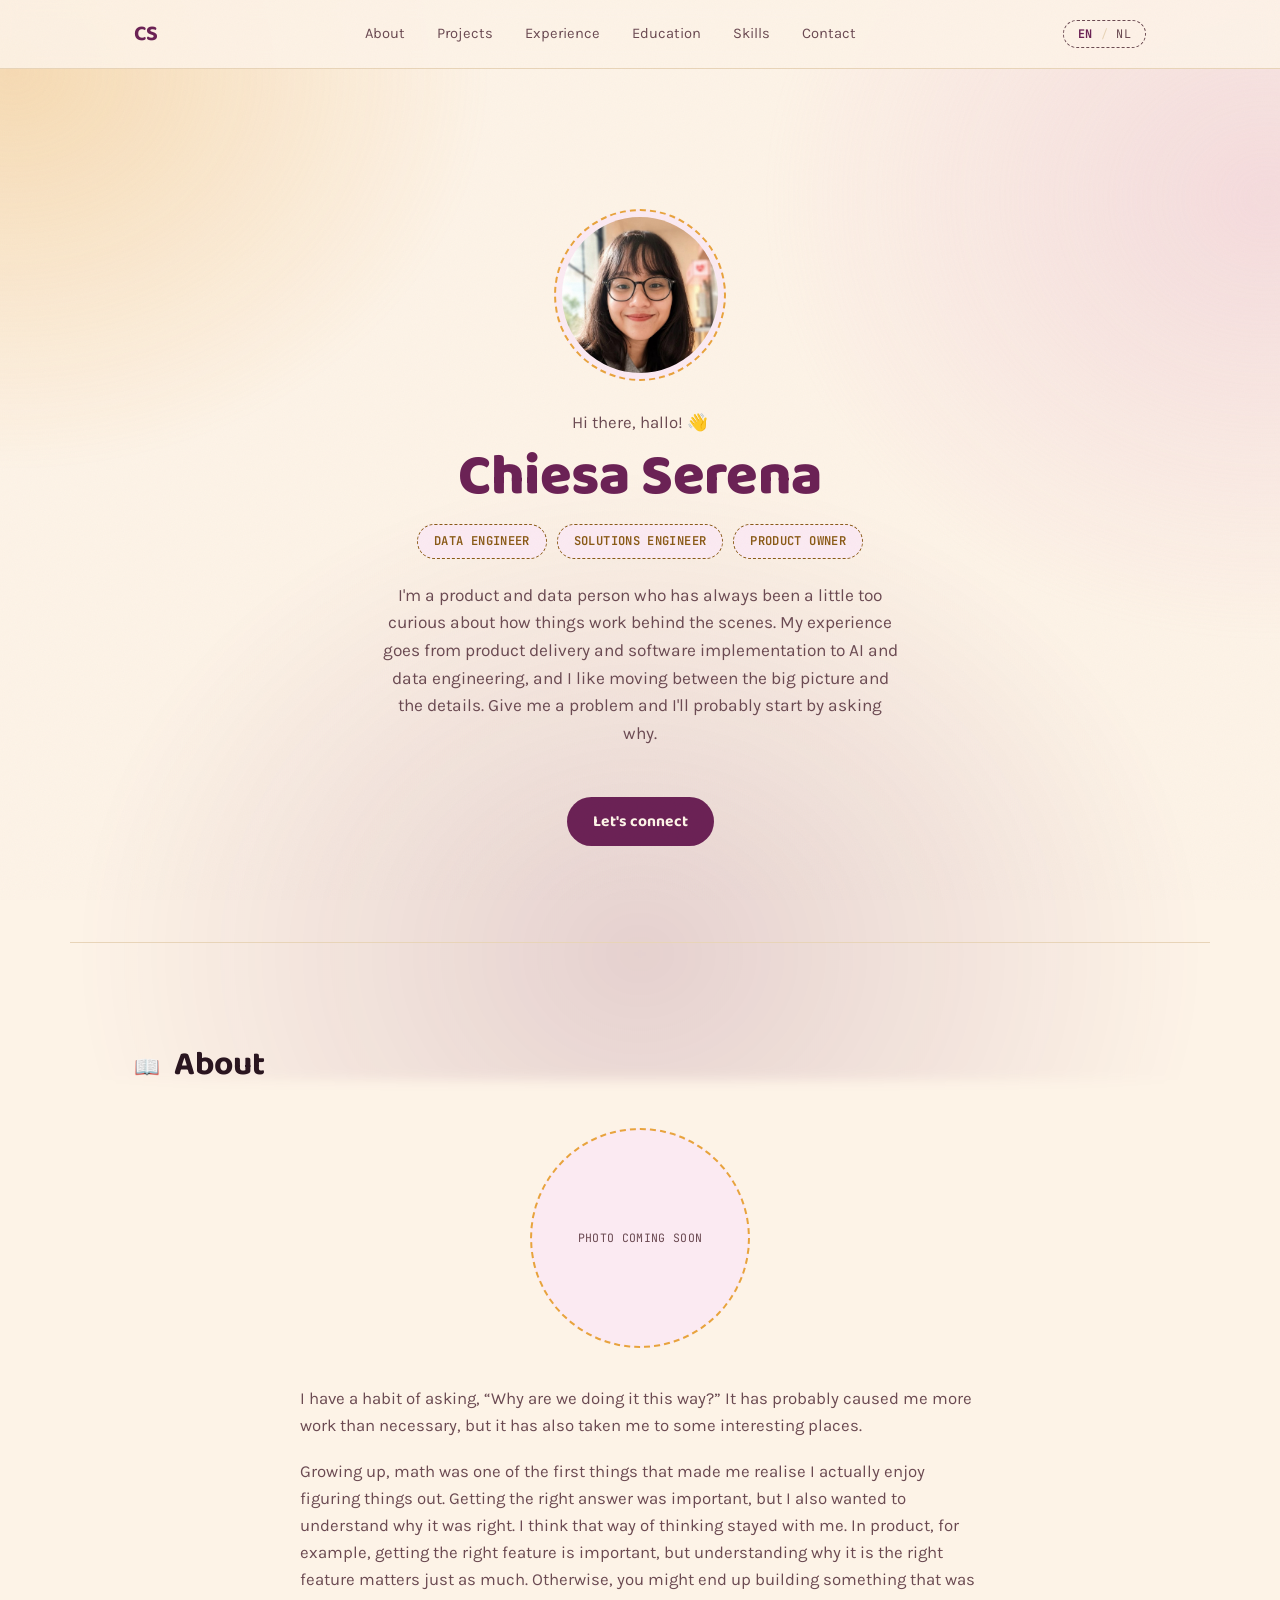
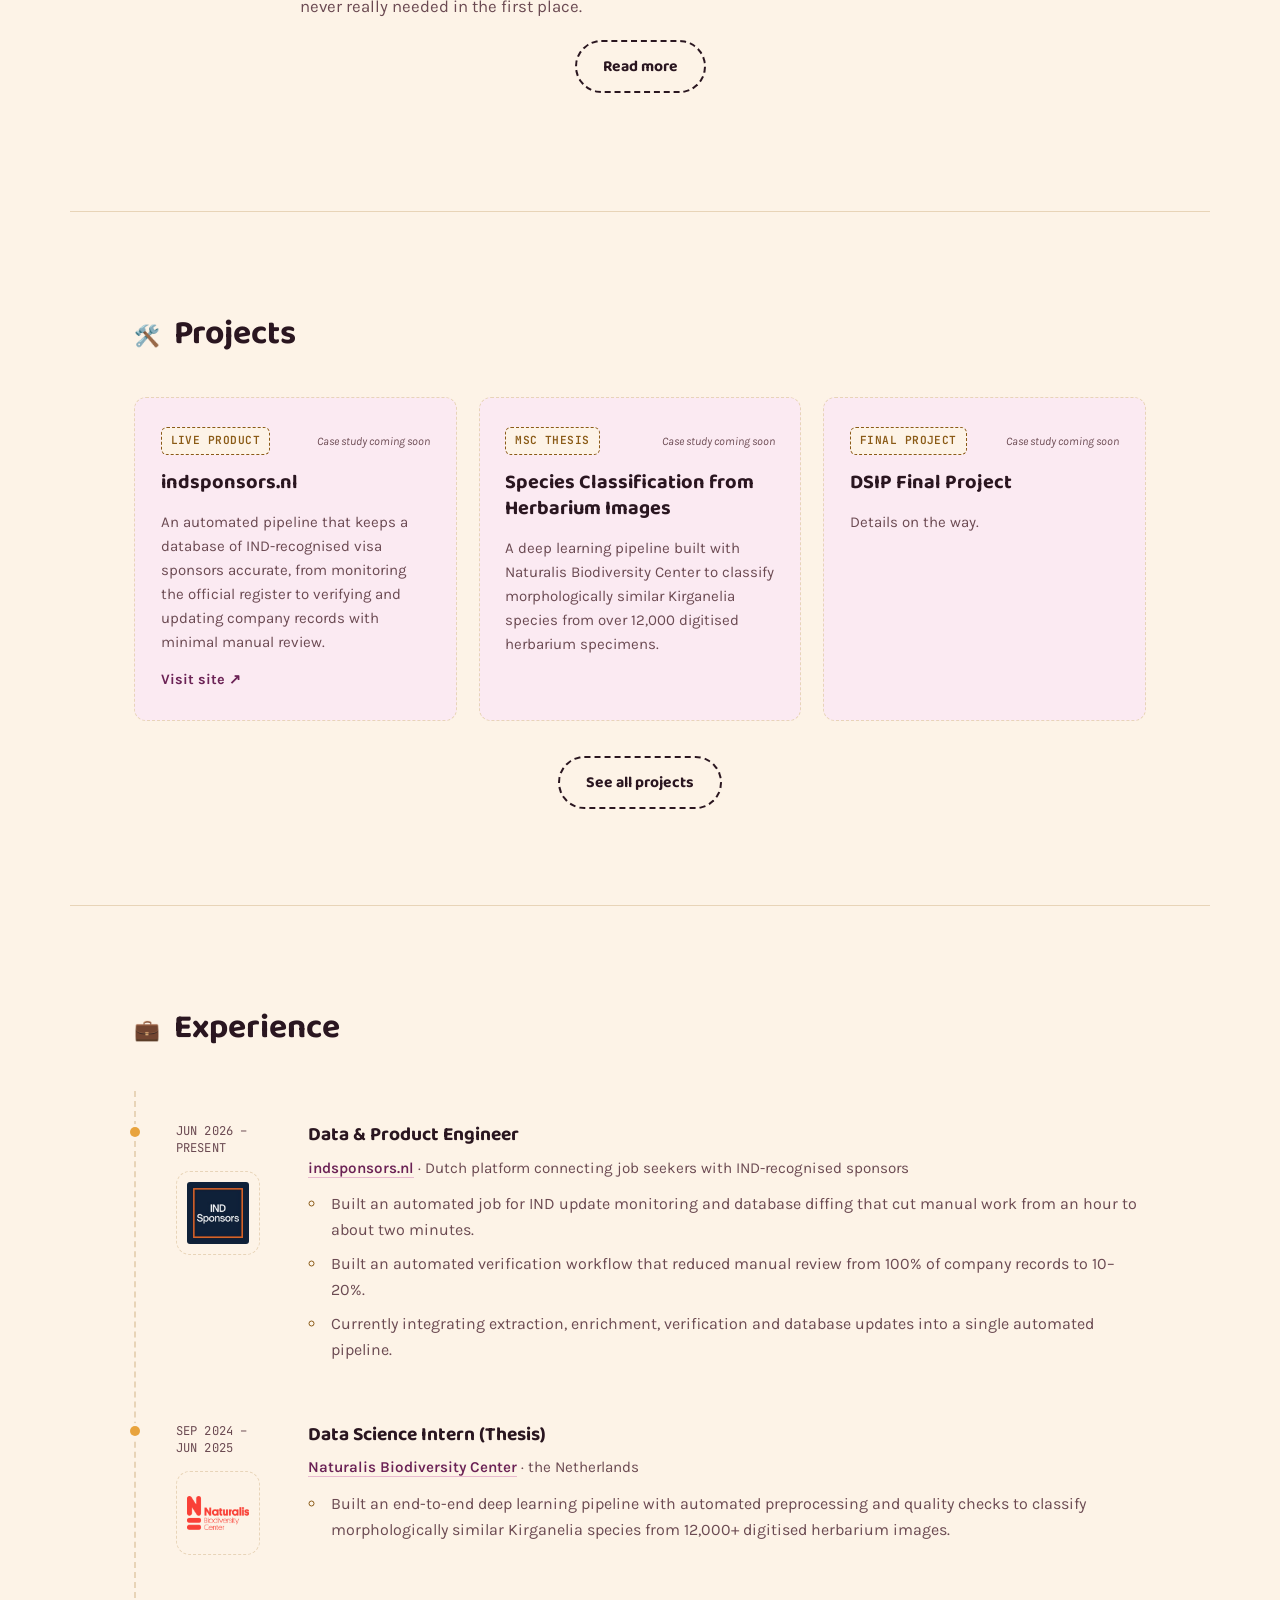
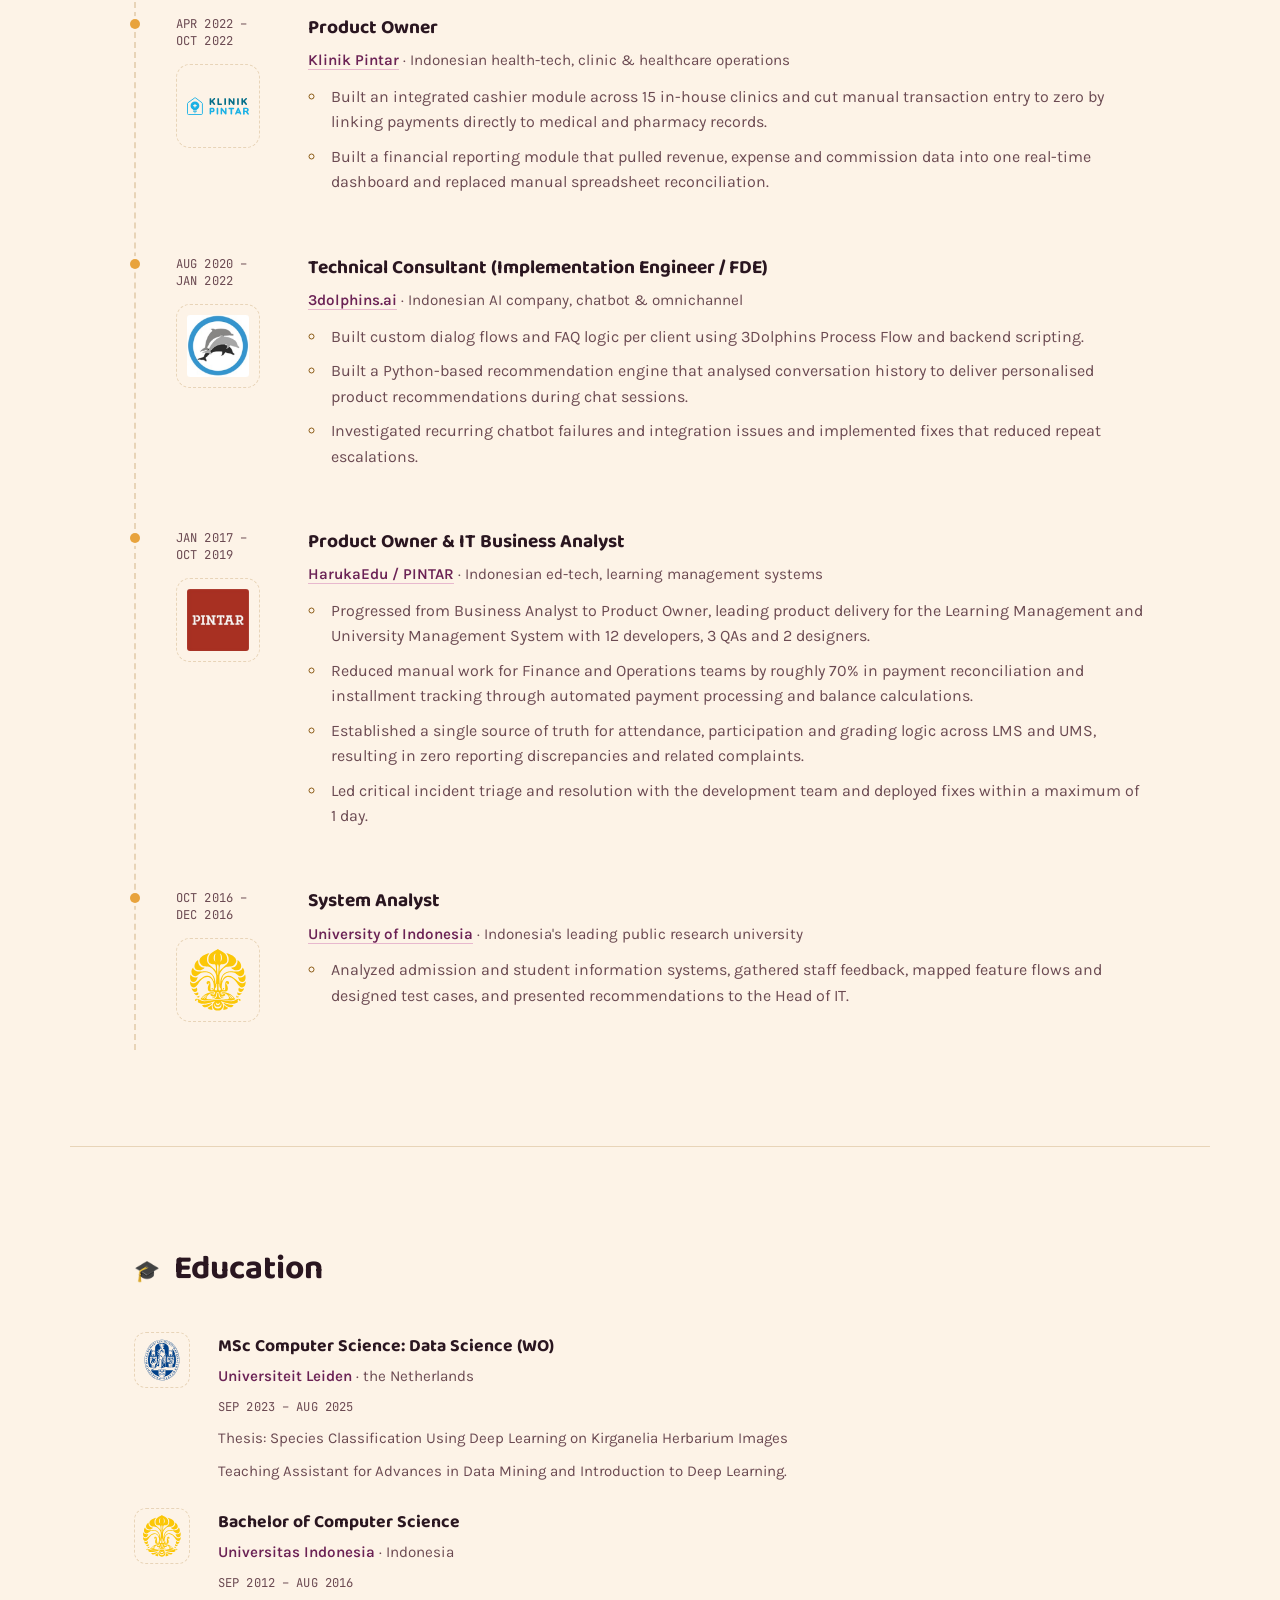
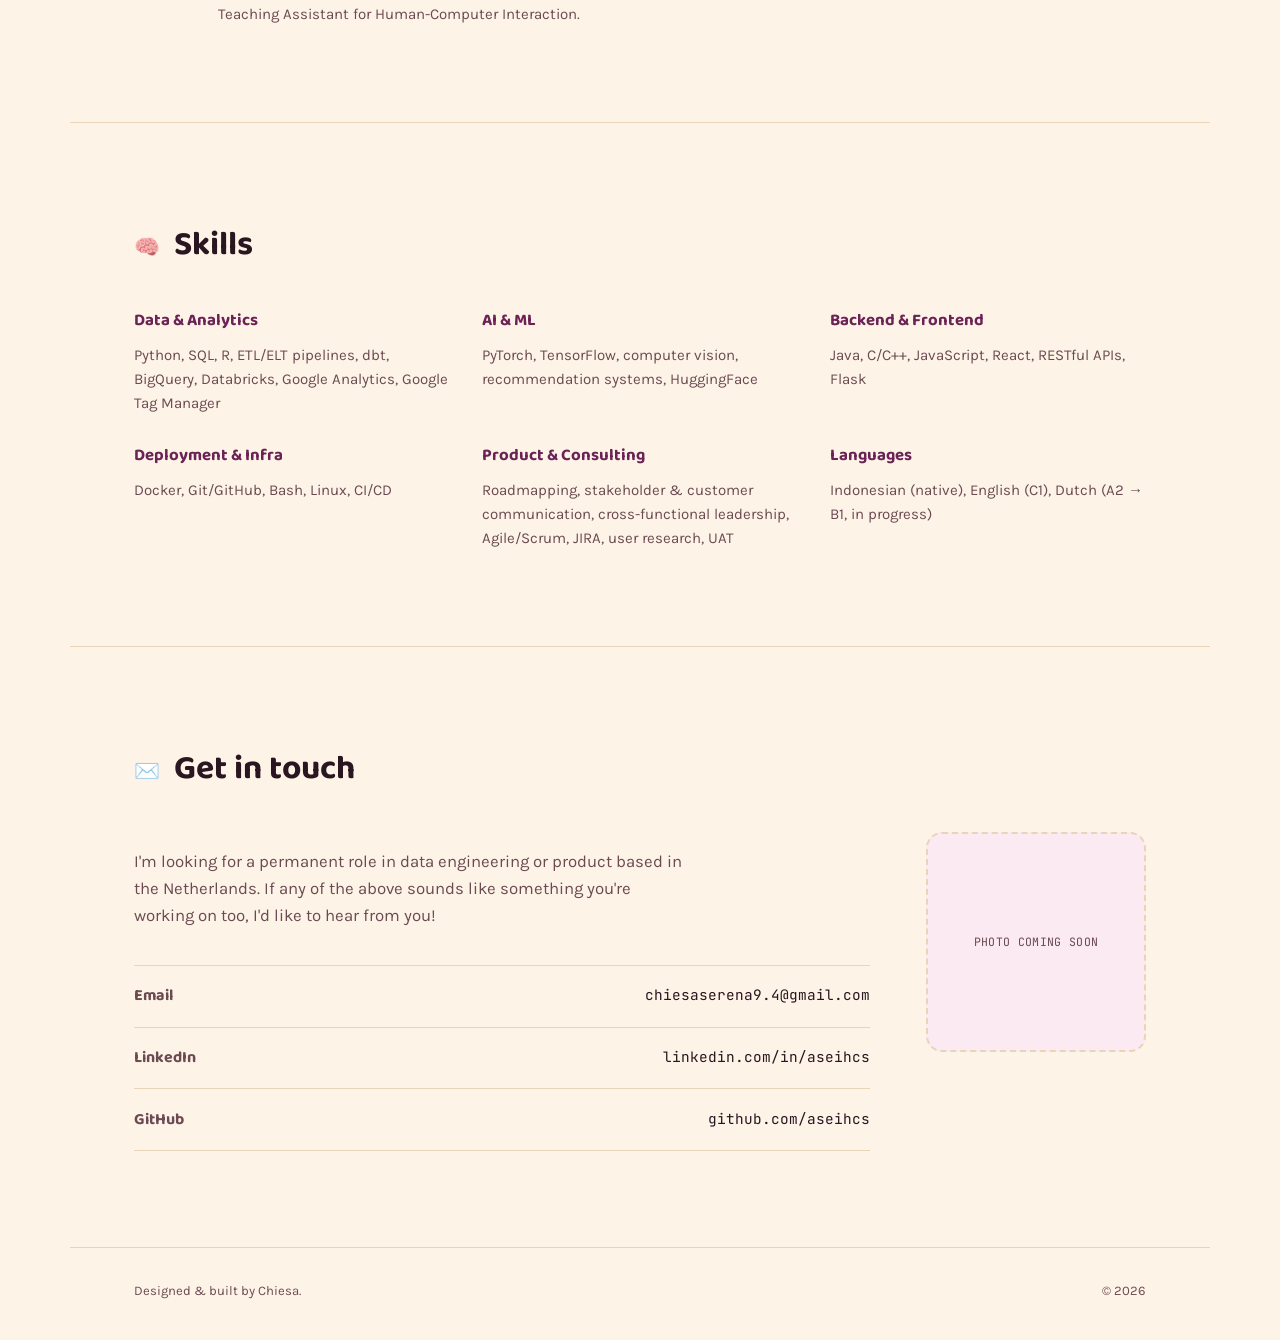
==== index.html @ 2e6be2bf "Update index.html" ====
<!doctype html>
<html lang="en" data-lang="en">
<head>
<meta charset="UTF-8">
<meta name="viewport" content="width=device-width, initial-scale=1.0">
<title>Chiesa Serena</title>
<meta name="description" content="Chiesa Serena, Data Engineer building automated pipelines, with a product owner's sense of which problems matter.">

<link rel="icon" href="assets/img/favicon.svg" type="image/svg+xml">

<link rel="preconnect" href="https://fonts.googleapis.com">
<link rel="preconnect" href="https://fonts.gstatic.com" crossorigin>
<link href="https://fonts.googleapis.com/css2?family=Baloo+2:wght@500;600;700;800&family=Karla:wght@400;500;600;700&family=JetBrains+Mono:wght@500;600;700&display=swap" rel="stylesheet">

<link rel="stylesheet" href="assets/style.css">
</head>
<body>

<div class="aurora-bg" aria-hidden="true"></div>
<div class="grain"></div>

<header class="site-header">
  <div class="wrap header-inner">
    <a href="#top" class="logotype">CS</a>

    <nav class="site-nav" aria-label="Primary">
      <a href="#about" data-i18n="nav.about">About</a>
      <a href="#projects" data-i18n="nav.projects">Projects</a>
      <a href="#experience" data-i18n="nav.experience">Experience</a>
      <a href="#education" data-i18n="nav.education">Education</a>
      <a href="#skills" data-i18n="nav.skills">Skills</a>
      <a href="#contact" data-i18n="nav.contact">Contact</a>
    </nav>

    <button class="lang-toggle" id="langToggle" aria-label="Switch language">
      <span class="lang-option is-active" data-lang-btn="en">EN</span>
      <span class="lang-sep">/</span>
      <span class="lang-option" data-lang-btn="nl">NL</span>
    </button>

    <button class="nav-burger" id="navBurger" aria-expanded="false" aria-controls="mobileNav" aria-label="Open menu">
      <span></span><span></span><span></span>
    </button>
  </div>

  <div class="mobile-nav" id="mobileNav">
    <a href="#about" data-i18n="nav.about">About</a>
    <a href="#projects" data-i18n="nav.projects">Projects</a>
    <a href="#experience" data-i18n="nav.experience">Experience</a>
    <a href="#education" data-i18n="nav.education">Education</a>
    <a href="#skills" data-i18n="nav.skills">Skills</a>
    <a href="#contact" data-i18n="nav.contact">Contact</a>
  </div>
</header>

<main id="top">

  <!-- HERO -->
  <section class="hero wrap hero-centered">
    <div class="hero-grid">
      <figure class="hero-photo">
        <img src="assets/img/serena.jpg" alt="Portrait of Chiesa Serena" width="833" height="833" loading="eager">
      </figure>

      <p class="hero-greeting" data-i18n="hero.greeting">Hi there, hallo! 👋</p>
      <h1 class="hero-name">Chiesa Serena</h1>
      <ul class="hero-role-list" data-i18n-list="hero.roleList">
        <li>Data Engineer</li>
        <li>Implementation Engineer</li>
        <li>Product Owner</li>
      </ul>
      <p class="hero-lede" data-i18n="hero.lede">
        I'm a product and data person who has always been a little too curious about how things work behind the scenes. 
        My experience goes from product delivery and software implementation to AI and data engineering, and I like moving between the big picture and the details. 
        Give me a problem and I'll probably start by asking why.
      </p>
      <div class="hero-actions">
        <a href="https://linkedin.com/in/aseihcs" target="_blank" rel="noopener" class="btn btn-primary" data-i18n="hero.cta">Let's connect</a>
      </div>
    </div>
  </section>

  <!-- ABOUT -->
  <section id="about" class="section about wrap">
    <div class="section-head">
      <span class="section-number" aria-hidden="true">📖</span>
      <h2 class="section-title" data-i18n="about.heading">About</h2>
    </div>

    <div class="about-body">
      <div class="about-photo-slot" aria-hidden="true">
        <span data-i18n="about.photoSoon">Photo coming soon</span>
      </div>
      <div class="about-text">
        <p data-i18n="about.p1">
          I have a habit of asking, “Why are we doing it this way?” It has probably caused me more work than necessary, but it has also taken me to some interesting places.
        </p>
        <p data-i18n="about.p2">
          Growing up, math was one of the first things that made me realise I actually enjoy figuring things out.
          I liked getting stuck on a problem and working towards the right answer, but what really mattered to me was understanding why it was right.
          I think that stayed with me. Getting the right answer is important, but understanding why it is the right one is what helps you know you are solving the right problem.
        </p>
        <div class="about-more-actions">
          <button type="button" class="btn btn-ghost about-more-btn" id="aboutMoreBtn" data-i18n="about.readMore" aria-controls="aboutMore">Read more</button>
        </div>
        <div class="about-more" id="aboutMore" hidden>
          <p data-i18n="about.p3">
            I started with Computer Science because I wanted to understand how things worked
            (and maybe because I watched too many crime series where there was always that one guy coding in the background).
            Then I got curious about product, business and software, and somehow ended up trying all of them.
            I love talking to people about what they need, figuring out what is actually going wrong and building something that genuinely helps.
            Sometimes that means writing code. Sometimes it means fixing a process. Sometimes I ask one question and accidentally find five more.
          </p>
          <p data-i18n="about.p4">
            A few years into working, I got curious about data and wanted to learn more, so I went back to university and studied Data Science at Universiteit Leiden.
            These days, I still very much enjoy being somewhere between people and technology.
            I love understanding the problem before jumping into the solution, and I care about building things that actually make people's work a little easier.
          </p>
          <div class="about-more-actions">
            <button type="button" class="btn btn-ghost about-more-btn" id="aboutLessBtn" data-i18n="about.readLess" aria-controls="aboutMore">Read less</button>
          </div>
        </div>
      </div>
    </div>
  </section>

  <!-- PROJECTS -->
  <section id="projects" class="section projects wrap">
    <div class="section-head">
      <span class="section-number" aria-hidden="true">🛠️</span>
      <h2 class="section-title" data-i18n="work.heading">Projects</h2>
    </div>

    <div class="project-grid">

      <article class="project-card">
        <div class="project-card-top">
          <span class="project-tag" data-i18n="proj.indsponsors.tag">Live product</span>
          <span class="project-status" data-i18n="proj.status.soon">Case study coming soon</span>
        </div>
        <h3 class="project-title">indsponsors.nl</h3>
        <p class="project-desc" data-i18n="proj.indsponsors.desc">
          An automated pipeline that keeps a database of IND-recognised visa sponsors accurate, from
          monitoring the official register to verifying and updating company records with minimal manual review.
        </p>
        <a href="https://indsponsors.nl" target="_blank" rel="noopener" class="project-link" data-i18n="proj.visit">Visit site ↗</a>
      </article>

      <article class="project-card">
        <div class="project-card-top">
          <span class="project-tag" data-i18n="proj.thesis.tag">MSc Thesis</span>
          <span class="project-status" data-i18n="proj.status.soon">Case study coming soon</span>
        </div>
        <h3 class="project-title" data-i18n="proj.thesis.title">Species Classification from Herbarium Images</h3>
        <p class="project-desc" data-i18n="proj.thesis.desc">
          A deep learning pipeline built with Naturalis Biodiversity Center to classify morphologically
          similar Kirganelia species from over 12,000 digitised herbarium specimens.
        </p>
      </article>

      <article class="project-card">
        <div class="project-card-top">
          <span class="project-tag" data-i18n="proj.dsip.tag">Final project</span>
          <span class="project-status" data-i18n="proj.status.soon">Case study coming soon</span>
        </div>
        <h3 class="project-title" data-i18n="proj.dsip.title">DSIP Final Project</h3>
        <p class="project-desc" data-i18n="proj.dsip.desc">
          Details on the way.
        </p>
      </article>

    </div>

    <div class="section-footer-action">
      <a href="projects.html" class="btn btn-ghost" data-i18n="proj.seeall">See all projects</a>
    </div>
  </section>

  <!-- EXPERIENCE -->
  <section id="experience" class="section experience wrap">
    <div class="section-head">
      <span class="section-number" aria-hidden="true">💼</span>
      <h2 class="section-title" data-i18n="experience.heading">Experience</h2>
    </div>

    <ol class="timeline">

      <li class="timeline-item">
        <div class="timeline-when">
          <span class="timeline-dates" data-i18n="exp.indsponsors.dates">Jun 2026 –<br>Present</span>
          <img class="timeline-logo" src="assets/img/logos/indsponsors.jpg" alt="indsponsors.nl logo" loading="lazy">
        </div>
        <div class="timeline-body">
          <h3 class="timeline-role" data-i18n="exp.indsponsors.role">Data & Product Engineer</h3>
          <p class="timeline-org"><a href="https://indsponsors.nl" target="_blank" rel="noopener" class="org-link">indsponsors.nl</a> <span class="timeline-org-sub" data-i18n="exp.indsponsors.orgsub">· Dutch platform connecting job seekers with IND-recognised sponsors</span></p>
          <ul class="timeline-list" data-i18n-list="exp.indsponsors.desc">
            <li>Built an automated job for IND update monitoring and database diffing that cut manual work from an hour to about two minutes.</li>
            <li>Built an automated verification workflow that reduced manual review from 100% of company records to 10–20%.</li>
            <li>Currently integrating extraction, enrichment, verification and database updates into a single automated pipeline.</li>
          </ul>
        </div>
      </li>

      <li class="timeline-item">
        <div class="timeline-when">
          <span class="timeline-dates" data-i18n="exp.thesis.dates">Sep 2024 –<br>Jun 2025</span>
          <img class="timeline-logo" src="assets/img/logos/naturalis.png" alt="Naturalis Biodiversity Center logo" loading="lazy">
        </div>
        <div class="timeline-body">
          <h3 class="timeline-role" data-i18n="exp.thesis.role">Data Science Intern (Thesis)</h3>
          <p class="timeline-org"><a href="https://www.naturalis.nl/en" target="_blank" rel="noopener" class="org-link">Naturalis Biodiversity Center</a> <span class="timeline-org-sub" data-i18n="exp.thesis.orgsub">· the Netherlands</span></p>
          <ul class="timeline-list" data-i18n-list="exp.thesis.desc">
            <li>Built an end-to-end deep learning pipeline with automated preprocessing and quality checks to classify morphologically similar Kirganelia species from 12,000+ digitised herbarium images.</li>
          </ul>
        </div>
      </li>

      <li class="timeline-item">
        <div class="timeline-when">
          <span class="timeline-dates" data-i18n="exp.klinikpintar.dates">Apr 2022 –<br>Oct 2022</span>
          <img class="timeline-logo" src="assets/img/logos/klinikpintar.svg" alt="Klinik Pintar logo" loading="lazy">
        </div>
        <div class="timeline-body">
          <h3 class="timeline-role" data-i18n="exp.klinikpintar.role">Product Owner</h3>
          <p class="timeline-org"><a href="https://klinikpintar.id" target="_blank" rel="noopener" class="org-link">Klinik Pintar</a> <span class="timeline-org-sub" data-i18n="exp.klinikpintar.orgsub">· Indonesian health-tech, clinic &amp; healthcare operations</span></p>
          <ul class="timeline-list" data-i18n-list="exp.klinikpintar.desc">
            <li>Built an integrated cashier module across 15 in-house clinics and cut manual transaction entry to zero by linking payments directly to medical and pharmacy records.</li>
            <li>Built a financial reporting module that pulled revenue, expense and commission data into one real-time dashboard and replaced manual spreadsheet reconciliation.</li>
          </ul>
        </div>
      </li>

      <li class="timeline-item">
        <div class="timeline-when">
          <span class="timeline-dates" data-i18n="exp.dolphins.dates">Aug 2020 –<br>Jan 2022</span>
          <img class="timeline-logo" src="assets/img/logos/3dolphins.jpg" alt="3dolphins.ai logo" loading="lazy">
        </div>
        <div class="timeline-body">
          <h3 class="timeline-role" data-i18n="exp.dolphins.role">Technical Consultant (Implementation Engineer / FDE)</h3>
          <p class="timeline-org"><a href="https://3dolphins.ai" target="_blank" rel="noopener" class="org-link">3dolphins.ai</a> <span class="timeline-org-sub" data-i18n="exp.dolphins.orgsub">· Indonesian AI company, chatbot &amp; omnichannel</span></p>
          <ul class="timeline-list" data-i18n-list="exp.dolphins.desc">
            <li>Built custom dialog flows and FAQ logic per client using 3Dolphins Process Flow and backend scripting.</li>
            <li>Built a Python-based recommendation engine that analysed conversation history to deliver personalised product recommendations during chat sessions.</li>
            <li>Investigated recurring chatbot failures and integration issues and implemented fixes that reduced repeat escalations.</li>
          </ul>
        </div>
      </li>

      <li class="timeline-item">
        <div class="timeline-when">
          <span class="timeline-dates" data-i18n="exp.haruka.dates">Jan 2017 –<br>Oct 2019</span>
          <img class="timeline-logo" src="assets/img/logos/pintar.jpg" alt="HarukaEdu / PINTAR logo" loading="lazy">
        </div>
        <div class="timeline-body">
          <h3 class="timeline-role" data-i18n="exp.haruka.role">Product Owner &amp; IT Business Analyst</h3>
          <p class="timeline-org"><a href="https://pintar.co" target="_blank" rel="noopener" class="org-link">HarukaEdu / PINTAR</a> <span class="timeline-org-sub" data-i18n="exp.haruka.orgsub">· Indonesian ed-tech, learning management systems</span></p>
          <ul class="timeline-list" data-i18n-list="exp.haruka.desc">
            <li>Progressed from Business Analyst to Product Owner, leading product delivery for the Learning Management and University Management System with 12 developers, 3 QAs and 2 designers.</li>
            <li>Reduced manual work for Finance and Operations teams by roughly 70% in payment reconciliation and installment tracking through automated payment processing and balance calculations.</li>
            <li>Established a single source of truth for attendance, participation and grading logic across LMS and UMS, resulting in zero reporting discrepancies and related complaints.</li>
            <li>Led critical incident triage and resolution with the development team and deployed fixes within a maximum of 1 day.</li>
          </ul>
        </div>
      </li>

      <li class="timeline-item">
        <div class="timeline-when">
          <span class="timeline-dates" data-i18n="exp.cimbniaga.dates">Oct 2016 –<br>Dec 2016</span>
          <img class="timeline-logo" src="assets/img/logos/ui.svg" alt="University of Indonesia logo" loading="lazy">
        </div>
        <div class="timeline-body">
          <h3 class="timeline-role" data-i18n="exp.cimbniaga.role">System Analyst</h3>
          <p class="timeline-org"><a href="https://cs.ui.ac.id/" target="_blank" rel="noopener" class="org-link">University of Indonesia</a> <span class="timeline-org-sub" data-i18n="exp.cimbniaga.orgsub">· Indonesia's leading public research university</span></p>
          <ul class="timeline-list" data-i18n-list="exp.cimbniaga.desc">
            <li>Analyzed admission and student information systems, gathered staff feedback, mapped feature flows and designed test cases, and presented recommendations to the Head of IT.</li>
          </ul>
        </div>
      </li>

    </ol>
  </section>

  <!-- EDUCATION -->
  <section id="education" class="section education wrap">
    <div class="section-head">
      <span class="section-number" aria-hidden="true">🎓</span>
      <h2 class="section-title" data-i18n="education.heading">Education</h2>
    </div>

    <div class="education-list">

      <div class="education-item">
        <img class="edu-logo" src="assets/img/logos/leiden.svg" alt="" loading="lazy">
        <div>
          <h3 class="edu-degree" data-i18n="edu.leiden.degree">MSc Computer Science: Data Science</h3>
          <p class="edu-institution">Universiteit Leiden <span class="timeline-org-sub" data-i18n="edu.leiden.orgsub">· the Netherlands</span></p>
          <span class="edu-dates" data-i18n="edu.leiden.dates">Sep 2023 – Aug 2025</span>
          <p class="edu-detail" data-i18n="edu.leiden.detail">Thesis: Species Classification Using Deep Learning on Kirganelia Herbarium Images</p>
          <p class="edu-detail" data-i18n="edu.leiden.ta">Teaching Assistant for Advances in Data Mining and Introduction to Deep Learning.</p>
        </div>
      </div>

      <div class="education-item">
        <img class="edu-logo" src="assets/img/logos/ui.svg" alt="" loading="lazy">
        <div>
          <h3 class="edu-degree" data-i18n="edu.ui.degree">Bachelor of Computer Science</h3>
          <p class="edu-institution">Universitas Indonesia <span class="timeline-org-sub" data-i18n="edu.ui.orgsub">· Indonesia</span></p>
          <span class="edu-dates" data-i18n="edu.ui.dates">Sep 2012 – Aug 2016</span>
          <p class="edu-detail" data-i18n="edu.ui.ta">Teaching Assistant for Human-Computer Interaction.</p>
        </div>
      </div>

    </div>
  </section>

  <!-- SKILLS -->
  <section id="skills" class="section skills wrap">
    <div class="section-head">
      <span class="section-number" aria-hidden="true">🧠</span>
      <h2 class="section-title" data-i18n="skills.heading">Skills</h2>
    </div>

    <div class="skills-grid">
      <div class="skills-group">
        <h3 data-i18n="skills.data.title">Data &amp; Analytics</h3>
        <p>Python, SQL, R, ETL/ELT pipelines, dbt, BigQuery, Databricks, Google Analytics, Google Tag Manager</p>
      </div>
      <div class="skills-group">
        <h3 data-i18n="skills.aiml.title">AI &amp; ML</h3>
        <p>PyTorch, TensorFlow, computer vision, recommendation systems, HuggingFace</p>
      </div>
      <div class="skills-group">
        <h3 data-i18n="skills.dev.title">Backend &amp; Frontend</h3>
        <p>Java, C/C++, JavaScript, React, RESTful APIs, Flask</p>
      </div>
      <div class="skills-group">
        <h3 data-i18n="skills.infra.title">Deployment &amp; Infra</h3>
        <p>Docker, Git/GitHub, Bash, Linux, CI/CD</p>
      </div>
      <div class="skills-group">
        <h3 data-i18n="skills.product.title">Product &amp; Consulting</h3>
        <p data-i18n="skills.product.body">Roadmapping, stakeholder &amp; customer communication, cross-functional leadership, Agile/Scrum, JIRA, user research, UAT</p>
      </div>
      <div class="skills-group">
        <h3 data-i18n="skills.lang.title">Languages</h3>
        <p data-i18n="skills.lang.body">Indonesian (native), English (C1), Dutch (A2 → B1, in progress)</p>
      </div>
    </div>
  </section>

  <!-- CONTACT -->
  <section id="contact" class="section contact wrap">
    <div class="section-head">
      <span class="section-number" aria-hidden="true">✉️</span>
      <h2 class="section-title" data-i18n="contact.heading">Get in touch</h2>
    </div>
    <div class="contact-grid">
      <div class="contact-main">
        <p class="contact-lede" data-i18n="contact.lede">
          I'm looking for a permanent role in data engineering or product, based in the Netherlands. If any of the above sounds like something you're working on too, I'd like to hear from you!
        </p>
        <div class="contact-links">
          <a href="mailto:chiesaserena9.4@gmail.com" class="contact-link">
            <span class="contact-link-label" data-i18n="contact.email">Email</span>
            <span class="contact-link-value">chiesaserena9.4@gmail.com</span>
          </a>
          <a href="https://linkedin.com/in/aseihcs" target="_blank" rel="noopener" class="contact-link">
            <span class="contact-link-label">LinkedIn</span>
            <span class="contact-link-value">linkedin.com/in/aseihcs</span>
          </a>
          <a href="https://github.com/aseihcs" target="_blank" rel="noopener" class="contact-link">
            <span class="contact-link-label">GitHub</span>
            <span class="contact-link-value">github.com/aseihcs</span>
          </a>
        </div>
      </div>
      <div class="about-photo-slot contact-photo-slot" aria-hidden="true">
        <span data-i18n="contact.photoSoon">Photo coming soon</span>
      </div>
    </div>
  </section>

</main>

<footer class="site-footer wrap">
  <p data-i18n="footer.text">Designed &amp; built by Chiesa, in Den Haag.</p>
  <p class="footer-year">© <span id="year"></span></p>
</footer>

<script src="assets/i18n.js"></script>
<script src="assets/main.js"></script>
</body>
</html>
---- assets/style.css ----
/* =========================================================
   Chiesa Serena, Portfolio
   Design direction: Bold & Bright
   ========================================================= */

:root {
  /* palette */
  --ink:        #2A1620;
  --ink-soft:   #6B4A52;
  --paper:      #FDF3E7;
  --paper-dim:  #F5E2C8;
  --plum:       #6B2255;
  --plum-deep:  #4A1739;
  --lavender:   #E8B8CE;
  --lavender-dim: #FBEAF2;
  --rule:       #E8D4B8;
  --marigold:      #E8A33D;
  --marigold-deep: #8A5A16;
  --marigold-dim:  #F6DFB0;

  --display: "Baloo 2", "Segoe UI", sans-serif;
  --sans: "Karla", -apple-system, BlinkMacSystemFont, "Segoe UI", sans-serif;
  --mono: "JetBrains Mono", "SFMono-Regular", Menlo, monospace;

  --wrap-max: 1140px;
  --edge: clamp(24px, 6vw, 64px);
}

* { box-sizing: border-box; }

html {
  scroll-behavior: smooth;
}

body {
  margin: 0;
  background: var(--paper);
  color: var(--ink);
  font-family: var(--sans);
  font-size: 16px;
  line-height: 1.6;
  -webkit-font-smoothing: antialiased;
}

@media (prefers-reduced-motion: reduce) {
  html { scroll-behavior: auto; }
  * { animation-duration: 0.001ms !important; transition-duration: 0.001ms !important; }
}

.wrap {
  max-width: var(--wrap-max);
  margin: 0 auto;
  padding-left: var(--edge);
  padding-right: var(--edge);
}

/* subtle paper grain, purely decorative, very low opacity */
.grain {
  position: fixed;
  inset: 0;
  pointer-events: none;
  z-index: 999;
  opacity: 0.035;
  mix-blend-mode: multiply;
  background-image: url("data:image/svg+xml,%3Csvg xmlns='http://www.w3.org/2000/svg' width='140' height='140'%3E%3Cfilter id='n'%3E%3CfeTurbulence type='fractalNoise' baseFrequency='0.85' numOctaves='2' stitchTiles='stitch'/%3E%3C/filter%3E%3Crect width='100%25' height='100%25' filter='url(%23n)'/%3E%3C/svg%3E");
}

/* soft drifting aurora blobs behind all page content */
.aurora-bg {
  position: fixed;
  inset: -20%;
  z-index: -1;
  pointer-events: none;
  background:
    radial-gradient(38% 45% at 15% 20%, rgba(232, 163, 61, 0.30), transparent 70%),
    radial-gradient(40% 50% at 85% 30%, rgba(232, 184, 206, 0.40), transparent 70%),
    radial-gradient(45% 55% at 50% 90%, rgba(107, 34, 85, 0.16), transparent 70%);
  filter: blur(6px);
  animation: aurora-drift 16s ease-in-out infinite alternate;
}

@keyframes aurora-drift {
  0%   { transform: translate(0, 0) scale(1); }
  50%  { transform: translate(3%, -4%) scale(1.06); }
  100% { transform: translate(-3%, 3%) scale(1); }
}

@media (prefers-reduced-motion: reduce) {
  .aurora-bg { animation: none; }
}

a { color: inherit; }

h1, h2, h3 {
  font-family: var(--display);
  font-weight: 700;
  color: var(--ink);
  margin: 0;
}

/* -------------------- header -------------------- */

.site-header {
  position: sticky;
  top: 0;
  z-index: 100;
  background: rgba(253, 243, 231, 0.88);
  backdrop-filter: blur(8px);
  border-bottom: 1px solid var(--rule);
}

.header-inner {
  display: flex;
  align-items: center;
  justify-content: space-between;
  height: 68px;
}

.logotype {
  font-family: var(--display);
  font-weight: 700;
  font-size: 1.35rem;
  text-decoration: none;
  color: var(--plum);
  letter-spacing: 0.01em;
}

.site-nav {
  display: flex;
  gap: 2rem;
}

.site-nav a {
  text-decoration: none;
  font-size: 0.92rem;
  color: var(--ink-soft);
  position: relative;
  padding: 4px 0;
  transition: color 0.2s ease;
}

.site-nav a:hover { color: var(--plum); }

.site-nav a::after {
  content: "";
  position: absolute;
  left: 0; right: 100%;
  bottom: 0;
  height: 2px;
  background: var(--marigold);
  transition: right 0.25s ease;
}

.site-nav a:hover::after { right: 0; }

.lang-toggle {
  display: flex;
  align-items: center;
  gap: 6px;
  background: none;
  border: 1px dashed var(--ink-soft);
  border-radius: 999px;
  padding: 5px 12px;
  font-family: var(--mono);
  font-size: 0.74rem;
  letter-spacing: 0.04em;
  cursor: pointer;
  color: var(--ink-soft);
}

.lang-option { padding: 0 2px; transition: color 0.2s ease; }
.lang-option.is-active { color: var(--plum); font-weight: 700; }
.lang-sep { color: var(--rule); }

.nav-burger {
  display: none;
  flex-direction: column;
  justify-content: center;
  gap: 5px;
  width: 32px;
  height: 32px;
  background: none;
  border: none;
  cursor: pointer;
}

.nav-burger span {
  display: block;
  height: 2px;
  background: var(--ink);
  border-radius: 2px;
}

.mobile-nav {
  display: none;
  flex-direction: column;
  padding: 0 var(--edge) 20px;
  border-bottom: 1px solid var(--rule);
}

.mobile-nav a {
  text-decoration: none;
  color: var(--ink-soft);
  padding: 10px 0;
  font-size: 0.98rem;
  border-top: 1px solid var(--rule);
}

.mobile-nav.is-open { display: flex; }

@media (max-width: 760px) {
  .site-nav { display: none; }
  .nav-burger { display: flex; }
}

/* -------------------- hero -------------------- */

.hero {
  padding-top: clamp(72px, 14vw, 140px);
  padding-bottom: clamp(56px, 10vw, 96px);
}

.hero-grid {
  display: grid;
  grid-template-columns: 240px 1fr;
  gap: clamp(32px, 6vw, 68px);
  align-items: center;
}

.hero-centered .hero-grid {
  display: flex;
  flex-direction: column;
  align-items: center;
  text-align: center;
  gap: 0;
}

.hero-centered .hero-photo {
  width: 172px;
  margin-bottom: 1.8rem;
}

.hero-centered .hero-role-list {
  justify-content: center;
}

.hero-centered .hero-lede {
  margin-left: auto;
  margin-right: auto;
}

.hero-centered .hero-actions {
  justify-content: center;
}

.hero-photo {
  margin: 0;
  width: 100%;
  aspect-ratio: 1 / 1;
  border-radius: 50%;
  border: 2px dashed var(--marigold);
  padding: 6px;
  background: var(--lavender-dim);
}

.hero-photo img {
  display: block;
  width: 100%;
  height: 100%;
  object-fit: cover;
  border-radius: 50%;
  filter: grayscale(6%);
}

.hero-greeting {
  font-size: 1.05rem;
  margin: 0 0 0.6rem;
  color: var(--ink-soft);
}

.hero-name {
  font-size: clamp(2.3rem, 5.4vw, 3.6rem);
  line-height: 1.1;
  letter-spacing: -0.01em;
  color: var(--plum);
  font-weight: 800;
}

.hero-role-list {
  list-style: none;
  margin: 0.9rem 0 0;
  padding: 0;
  display: flex;
  flex-wrap: wrap;
  gap: 10px;
}

.hero-role-list li {
  font-family: var(--mono);
  font-size: 0.76rem;
  letter-spacing: 0.03em;
  text-transform: uppercase;
  font-weight: 600;
  color: var(--marigold-deep);
  background: var(--lavender-dim);
  border: 1.5px dashed var(--marigold-deep);
  border-radius: 999px;
  padding: 7px 16px;
}

.hero-lede {
  margin-top: 1.4rem;
  max-width: 52ch;
  font-size: 1.08rem;
  color: var(--ink-soft);
}

.hero-actions {
  margin-top: 2rem;
  display: flex;
  gap: 14px;
  flex-wrap: wrap;
}

@media (max-width: 700px) {
  .hero-lede {
    max-width: 46ch;
  }
}

.btn {
  display: inline-flex;
  align-items: center;
  padding: 12px 26px;
  border-radius: 999px;
  text-decoration: none;
  font-family: var(--display);
  font-size: 0.98rem;
  font-weight: 700;
  transition: transform 0.2s ease, background 0.2s ease, border-color 0.2s ease;
}

.btn-primary {
  background: var(--plum);
  color: var(--paper);
}
.btn-primary:hover { background: var(--plum-deep); transform: translateY(-1px); }

.btn-ghost {
  background: none;
  border: 2px dashed var(--ink);
  color: var(--ink);
  cursor: pointer;
}
.btn-ghost:hover { border-color: var(--plum); color: var(--plum); transform: translateY(-1px); }

/* -------------------- section scaffolding -------------------- */

.section {
  padding-top: clamp(56px, 9vw, 96px);
  padding-bottom: clamp(56px, 9vw, 96px);
  border-top: 1px solid var(--rule);
}

.section-head {
  display: flex;
  align-items: baseline;
  gap: 14px;
  margin-bottom: 2.2rem;
}

.section-number {
  font-size: 1.3rem;
  line-height: 1;
  filter: grayscale(15%);
}

.section-title {
  font-size: clamp(1.6rem, 3.2vw, 2.1rem);
}

.section-intro {
  max-width: 56ch;
  color: var(--ink-soft);
  margin: -1.2rem 0 2.4rem;
}

/* one-time entrance on load, hero only, no scroll dependency,
   so content is never gated on JS or intersection timing */
@keyframes rise-in {
  from { opacity: 0; transform: translateY(10px); }
  to   { opacity: 1; transform: translateY(0); }
}

.hero-photo,
.hero-greeting,
.hero-name,
.hero-role-list,
.hero-lede,
.hero-actions {
  animation: rise-in 0.6s ease both;
}
.hero-greeting { animation-delay: 0.02s; }
.hero-name    { animation-delay: 0.08s; }
.hero-role-list { animation-delay: 0.14s; }
.hero-lede    { animation-delay: 0.2s; }
.hero-actions { animation-delay: 0.26s; }

/* -------------------- about -------------------- */

.about-body {
  display: flex;
  flex-direction: column;
  align-items: center;
}

.about-body .about-photo-slot {
  width: 220px;
  max-width: 60%;
  aspect-ratio: 1 / 1;
  border-radius: 50%;
  border-color: var(--marigold);
  margin-bottom: 2.4rem;
}

.about-text {
  max-width: 68ch;
  width: 100%;
}

.about-text p {
  margin: 0 0 1.2rem;
  color: var(--ink-soft);
  font-size: 1.05rem;
}
.about-text p:last-child { margin-bottom: 0; }

.about-more-actions {
  margin: 0 0 1.4rem;
  text-align: center;
}

.about-more-btn[hidden] {
  display: none;
}

.about-more p:last-child { margin-bottom: 0; }

.about-photo-slot {
  width: 100%;
  aspect-ratio: 3 / 4;
  border-radius: 16px;
  border: 2px dashed var(--rule);
  background: var(--lavender-dim);
  display: flex;
  align-items: center;
  justify-content: center;
  text-align: center;
  padding: 1.2rem;
}

.about-photo-slot span {
  font-family: var(--mono);
  font-size: 0.72rem;
  letter-spacing: 0.03em;
  text-transform: uppercase;
  color: var(--ink-soft);
}

@media (max-width: 700px) {
  .about-body .about-photo-slot {
    width: 160px;
    margin-bottom: 1.8rem;
  }
}

/* -------------------- experience / timeline -------------------- */

.timeline {
  list-style: none;
  margin: 0;
  padding: 0;
  border-left: 2px dashed var(--rule);
}

.timeline-item {
  display: grid;
  grid-template-columns: 100px 1fr;
  gap: clamp(16px, 4vw, 32px);
  padding: 1.8rem 0 1.8rem clamp(20px, 4vw, 40px);
  position: relative;
}

.timeline-item::before {
  content: "";
  position: absolute;
  left: -6px;
  top: 2.2rem;
  width: 10px;
  height: 10px;
  border-radius: 50%;
  background: var(--marigold);
  box-shadow: 0 0 0 3px var(--paper);
}

.timeline-when {
  padding-top: 0.2rem;
  display: flex;
  flex-direction: column;
  gap: 14px;
}

.timeline-logo {
  width: 100%;
  max-width: 84px;
  aspect-ratio: 1 / 1;
  object-fit: contain;
  border-radius: 14px;
  background: var(--paper);
  border: 1px dashed var(--rule);
  padding: 10px;
}

.timeline-dates {
  font-family: var(--mono);
  font-size: 0.76rem;
  text-transform: uppercase;
  color: var(--ink-soft);
  letter-spacing: 0.01em;
  line-height: 1.4;
  display: inline-block;
}

.timeline-role {
  font-size: 1.2rem;
  margin-bottom: 0.3rem;
}

.timeline-org {
  margin: 0 0 0.7rem;
  font-size: 0.95rem;
  font-weight: 600;
  color: var(--plum);
}

@media (max-width: 640px) {
  .timeline-when {
    flex-direction: row;
    align-items: center;
    gap: 16px;
  }
  .timeline-logo {
    max-width: 56px;
  }
}

.org-link {
  color: var(--plum);
  text-decoration: none;
  border-bottom: 1px solid var(--lavender);
  transition: border-color 0.2s ease, color 0.2s ease;
}
.org-link:hover {
  border-color: var(--plum);
  color: var(--plum-deep);
}

.timeline-org-sub {
  font-weight: 400;
  color: var(--ink-soft);
}

.timeline-list {
  margin: 0;
  padding-left: 1.15em;
  max-width: none;
  color: var(--ink-soft);
}

.timeline-list li {
  margin: 0 0 0.55em;
  padding-left: 0.3em;
}
.timeline-list li::marker {
  color: var(--marigold-deep);
}
.timeline-list li:last-child {
  margin-bottom: 0;
}

@media (max-width: 640px) {
  .timeline-item {
    grid-template-columns: 1fr;
    gap: 6px;
  }
}

/* -------------------- education -------------------- */

.education-list {
  display: flex;
  flex-direction: column;
  gap: 1.6rem;
}

.education-item {
  display: grid;
  grid-template-columns: 56px 1fr;
  gap: clamp(16px, 4vw, 28px);
  align-items: start;
}

.edu-logo {
  width: 56px;
  height: 56px;
  object-fit: contain;
  border-radius: 12px;
  background: var(--paper);
  border: 1px dashed var(--rule);
  padding: 6px;
}

.edu-degree {
  font-size: 1.1rem;
  margin-bottom: 0.2rem;
}

.edu-institution {
  margin: 0 0 0.3rem;
  font-size: 0.95rem;
  font-weight: 600;
  color: var(--plum);
}

.edu-dates {
  font-family: var(--mono);
  font-size: 0.76rem;
  text-transform: uppercase;
  color: var(--ink-soft);
  letter-spacing: 0.01em;
}

.edu-detail {
  margin: 0.5rem 0 0;
  color: var(--ink-soft);
  font-size: 0.94rem;
}

@media (max-width: 480px) {
  .education-item {
    grid-template-columns: 44px 1fr;
  }
  .edu-logo {
    width: 44px;
    height: 44px;
  }
}

/* -------------------- projects -------------------- */

.project-grid {
  display: grid;
  grid-template-columns: repeat(3, 1fr);
  gap: 22px;
}

.project-card {
  border: 1px dashed var(--rule);
  border-radius: 12px;
  padding: 1.8rem 1.6rem;
  background: var(--lavender-dim);
  display: flex;
  flex-direction: column;
  gap: 0.9rem;
  transition: border-color 0.25s ease, transform 0.25s ease, background 0.25s ease;
}

.project-card:hover {
  border-color: var(--marigold);
  background: var(--marigold-dim);
  transform: translateY(-3px);
}

.project-card-top {
  display: flex;
  justify-content: space-between;
  align-items: center;
  gap: 8px;
  flex-wrap: wrap;
}

.project-tag {
  font-family: var(--mono);
  font-size: 0.7rem;
  letter-spacing: 0.04em;
  text-transform: uppercase;
  font-weight: 600;
  color: var(--marigold-deep);
  background: var(--paper);
  border: 1px dashed var(--marigold-deep);
  padding: 4px 9px;
  border-radius: 6px;
}

.project-status {
  font-size: 0.72rem;
  color: var(--ink-soft);
  font-style: italic;
}

.project-title {
  font-size: 1.25rem;
  line-height: 1.3;
}

.project-desc {
  margin: 0;
  color: var(--ink-soft);
  font-size: 0.94rem;
  flex-grow: 1;
}

.project-link {
  font-size: 0.9rem;
  font-weight: 700;
  color: var(--plum);
  text-decoration: none;
  width: fit-content;
}
.project-link:hover { text-decoration: underline; }

@media (max-width: 860px) {
  .project-grid { grid-template-columns: 1fr; }
}

.section-footer-action {
  margin-top: 2.2rem;
  text-align: center;
}

/* dedicated /projects.html page intro (no hero on that page) */
.page-intro {
  padding-top: clamp(72px, 12vw, 120px);
}

.page-intro .section-title {
  margin-bottom: 0.9rem;
}

.page-intro .section-intro {
  margin-top: 0;
}

.back-link {
  display: inline-block;
  margin-top: 2.6rem;
  color: var(--ink-soft);
  text-decoration: none;
  font-size: 0.92rem;
}
.back-link:hover { color: var(--plum); }

/* -------------------- project list (stacked rows, projects.html) -------------------- */

.project-list {
  display: flex;
  flex-direction: column;
}

.project-row {
  display: grid;
  grid-template-columns: 220px 1fr;
  gap: clamp(28px, 5vw, 52px);
  padding: 2.6rem 0;
  border-bottom: 1px dashed var(--rule);
  align-items: center;
}
.project-row:first-child { padding-top: 0; }
.project-row:last-child { border-bottom: none; }

.project-visual {
  width: 100%;
  aspect-ratio: 1 / 1;
  border-radius: 16px;
  background: var(--paper-dim);
  border: 1px dashed var(--rule);
  display: flex;
  align-items: center;
  justify-content: center;
  transition: background 0.25s ease, border-color 0.25s ease;
}

.project-row:hover .project-visual {
  background: var(--marigold-dim);
  border-color: var(--marigold-deep);
}

.project-visual-icon {
  font-size: 3rem;
  filter: grayscale(10%);
}

.project-eyebrow {
  margin: 0 0 0.5rem;
  font-family: var(--mono);
  font-size: 0.74rem;
  letter-spacing: 0.04em;
  text-transform: uppercase;
  font-weight: 600;
  color: var(--marigold-deep);
}
.project-eyebrow .dot {
  color: var(--rule);
  margin: 0 2px;
}
.project-eyebrow span:last-child {
  color: var(--ink-soft);
  font-weight: 400;
  font-style: italic;
  text-transform: none;
  letter-spacing: 0;
}

.project-row-title {
  font-size: clamp(1.35rem, 2.6vw, 1.75rem);
  margin-bottom: 0.7rem;
}

.project-row-desc {
  margin: 0 0 1rem;
  color: var(--ink-soft);
  max-width: 62ch;
}

@media (max-width: 700px) {
  .project-row {
    grid-template-columns: 1fr;
  }
  .project-visual {
    max-width: 140px;
    aspect-ratio: 1 / 1;
  }
}

/* -------------------- skills -------------------- */

.skills-grid {
  display: grid;
  grid-template-columns: repeat(3, 1fr);
  gap: 28px 32px;
}

.skills-group h3 {
  font-size: 1.05rem;
  font-family: var(--display);
  font-weight: 700;
  color: var(--plum);
  margin-bottom: 0.5rem;
}

.skills-group p {
  margin: 0;
  color: var(--ink-soft);
  font-size: 0.94rem;
}

@media (max-width: 760px) {
  .skills-grid { grid-template-columns: 1fr 1fr; }
}
@media (max-width: 480px) {
  .skills-grid { grid-template-columns: 1fr; }
}

/* -------------------- contact -------------------- */

.contact-grid {
  display: grid;
  grid-template-columns: 1fr 220px;
  gap: clamp(32px, 6vw, 56px);
  align-items: start;
}

.contact-photo-slot {
  aspect-ratio: 1 / 1;
}

@media (max-width: 700px) {
  .contact-grid {
    grid-template-columns: 1fr;
  }
  .contact-photo-slot {
    order: -1;
    max-width: 220px;
    margin: 0 auto 0.5rem;
  }
}

.contact-lede {
  max-width: 56ch;
  color: var(--ink-soft);
  font-size: 1.05rem;
  margin-bottom: 2.2rem;
}

.contact-links {
  display: flex;
  flex-direction: column;
  gap: 0;
  border-top: 1px solid var(--rule);
}

.contact-link {
  display: flex;
  justify-content: space-between;
  align-items: baseline;
  text-decoration: none;
  padding: 1.1rem 0;
  border-bottom: 1px solid var(--rule);
  color: var(--ink);
  transition: padding-left 0.2s ease, color 0.2s ease;
}

.contact-link:hover {
  padding-left: 10px;
  color: var(--plum);
}

.contact-link-label {
  font-family: var(--display);
  font-weight: 700;
  color: var(--ink-soft);
}

.contact-link-value {
  font-family: var(--mono);
  font-size: 0.9rem;
}

/* -------------------- footer -------------------- */

.site-footer {
  display: flex;
  justify-content: space-between;
  padding-top: 2rem;
  padding-bottom: 2.4rem;
  font-size: 0.82rem;
  color: var(--ink-soft);
  border-top: 1px solid var(--rule);
}

.site-footer p { margin: 0; }
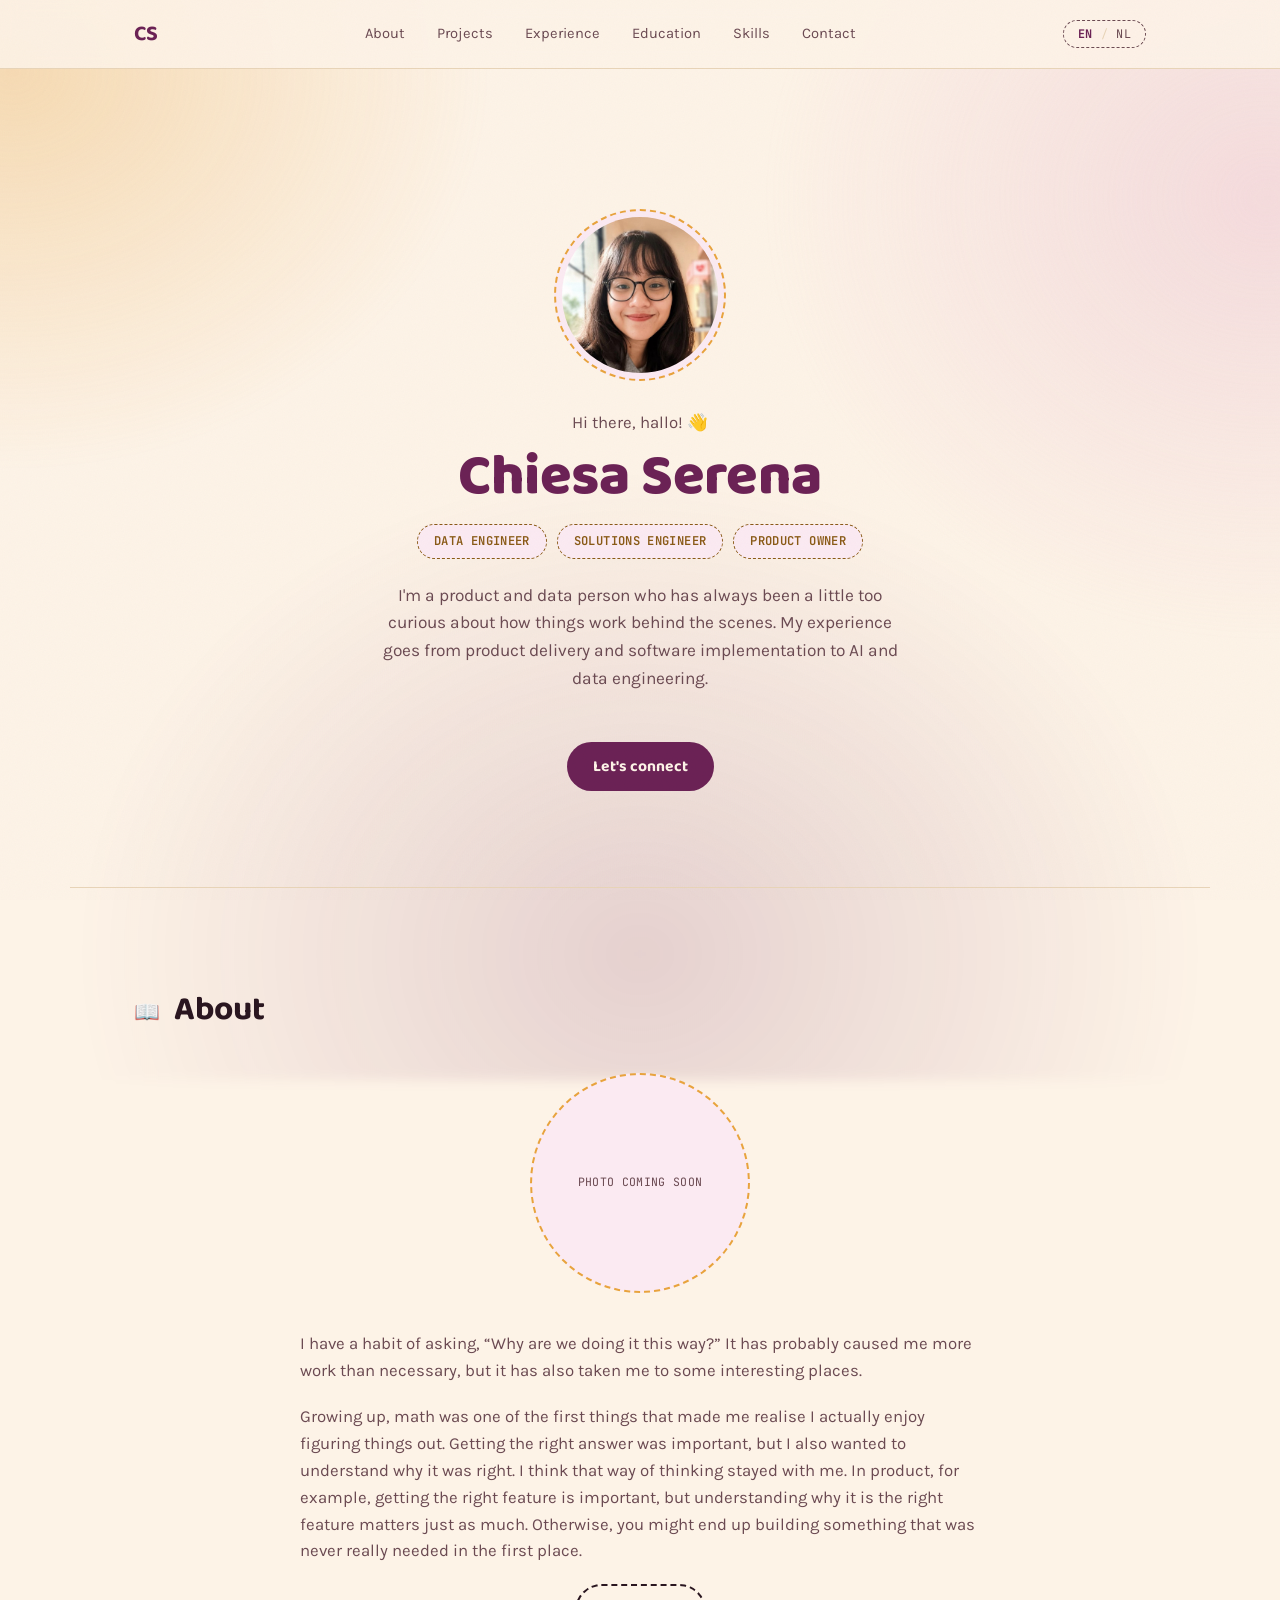
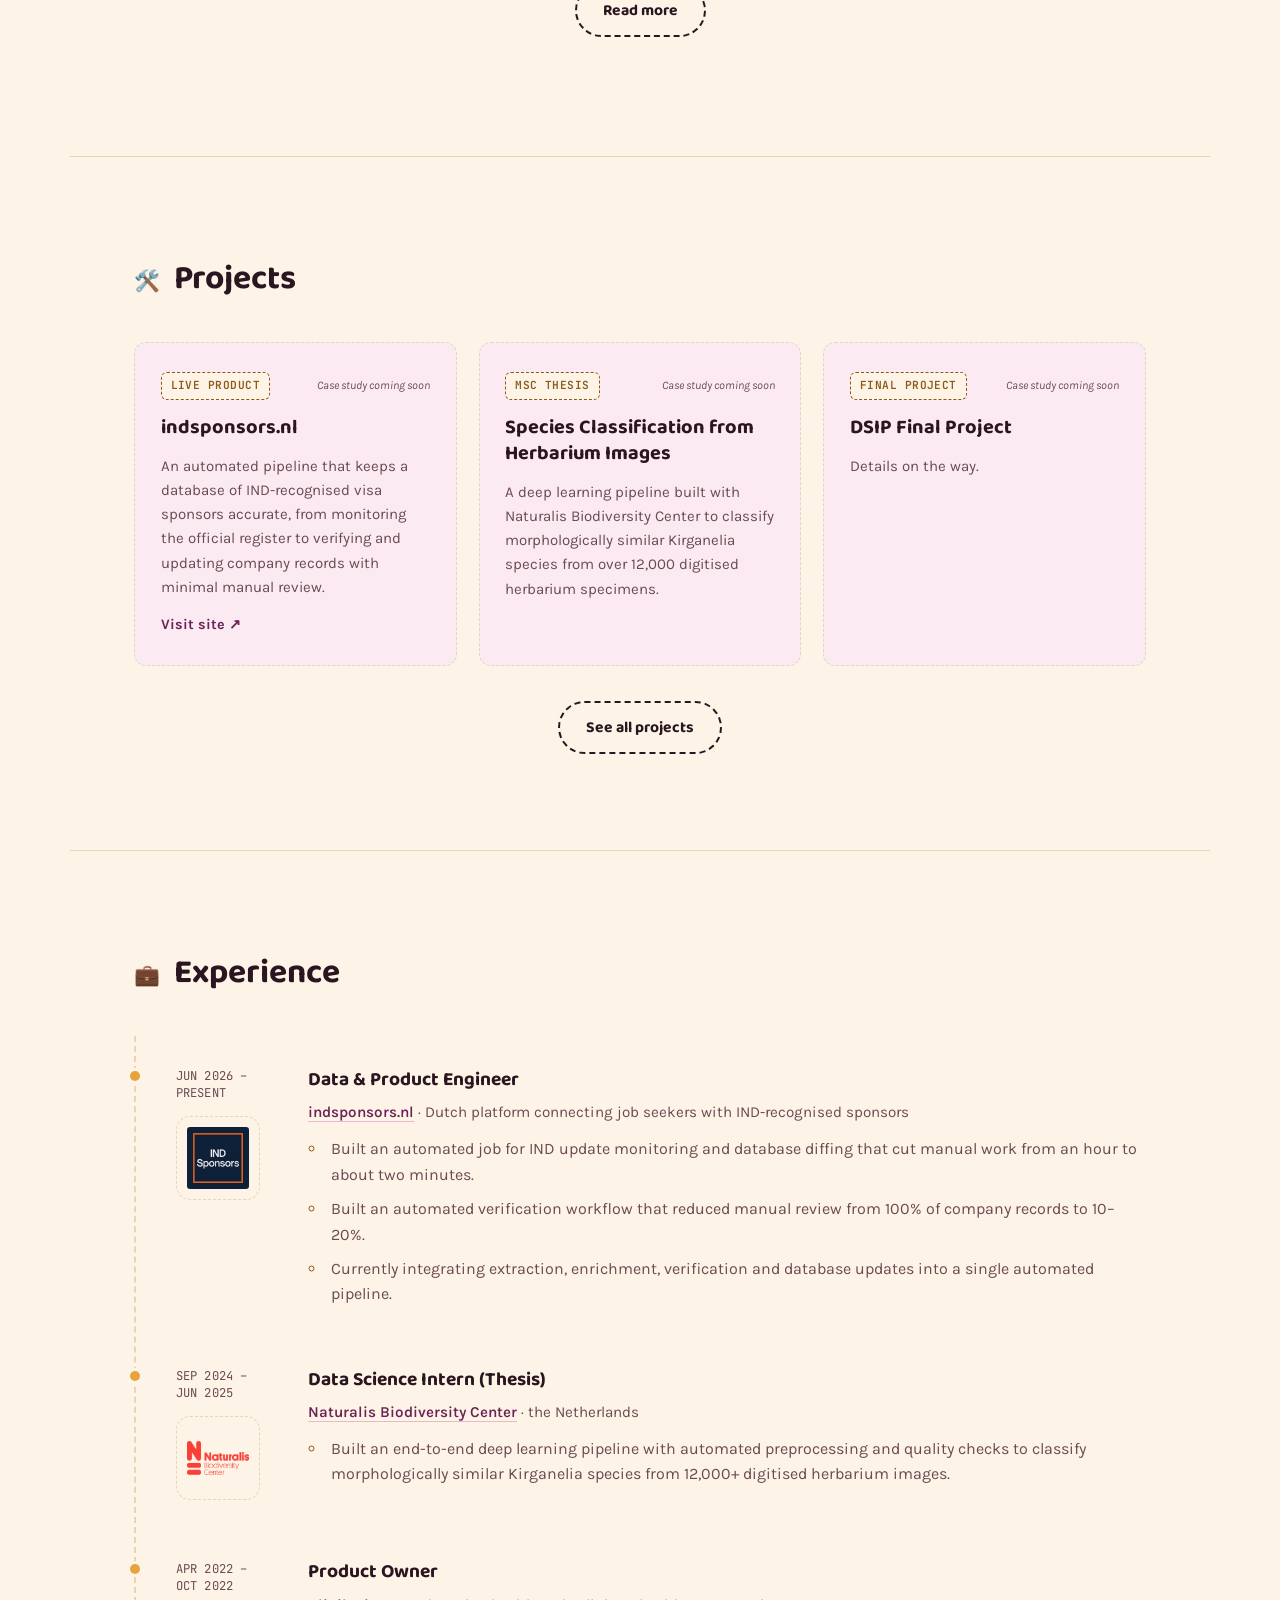
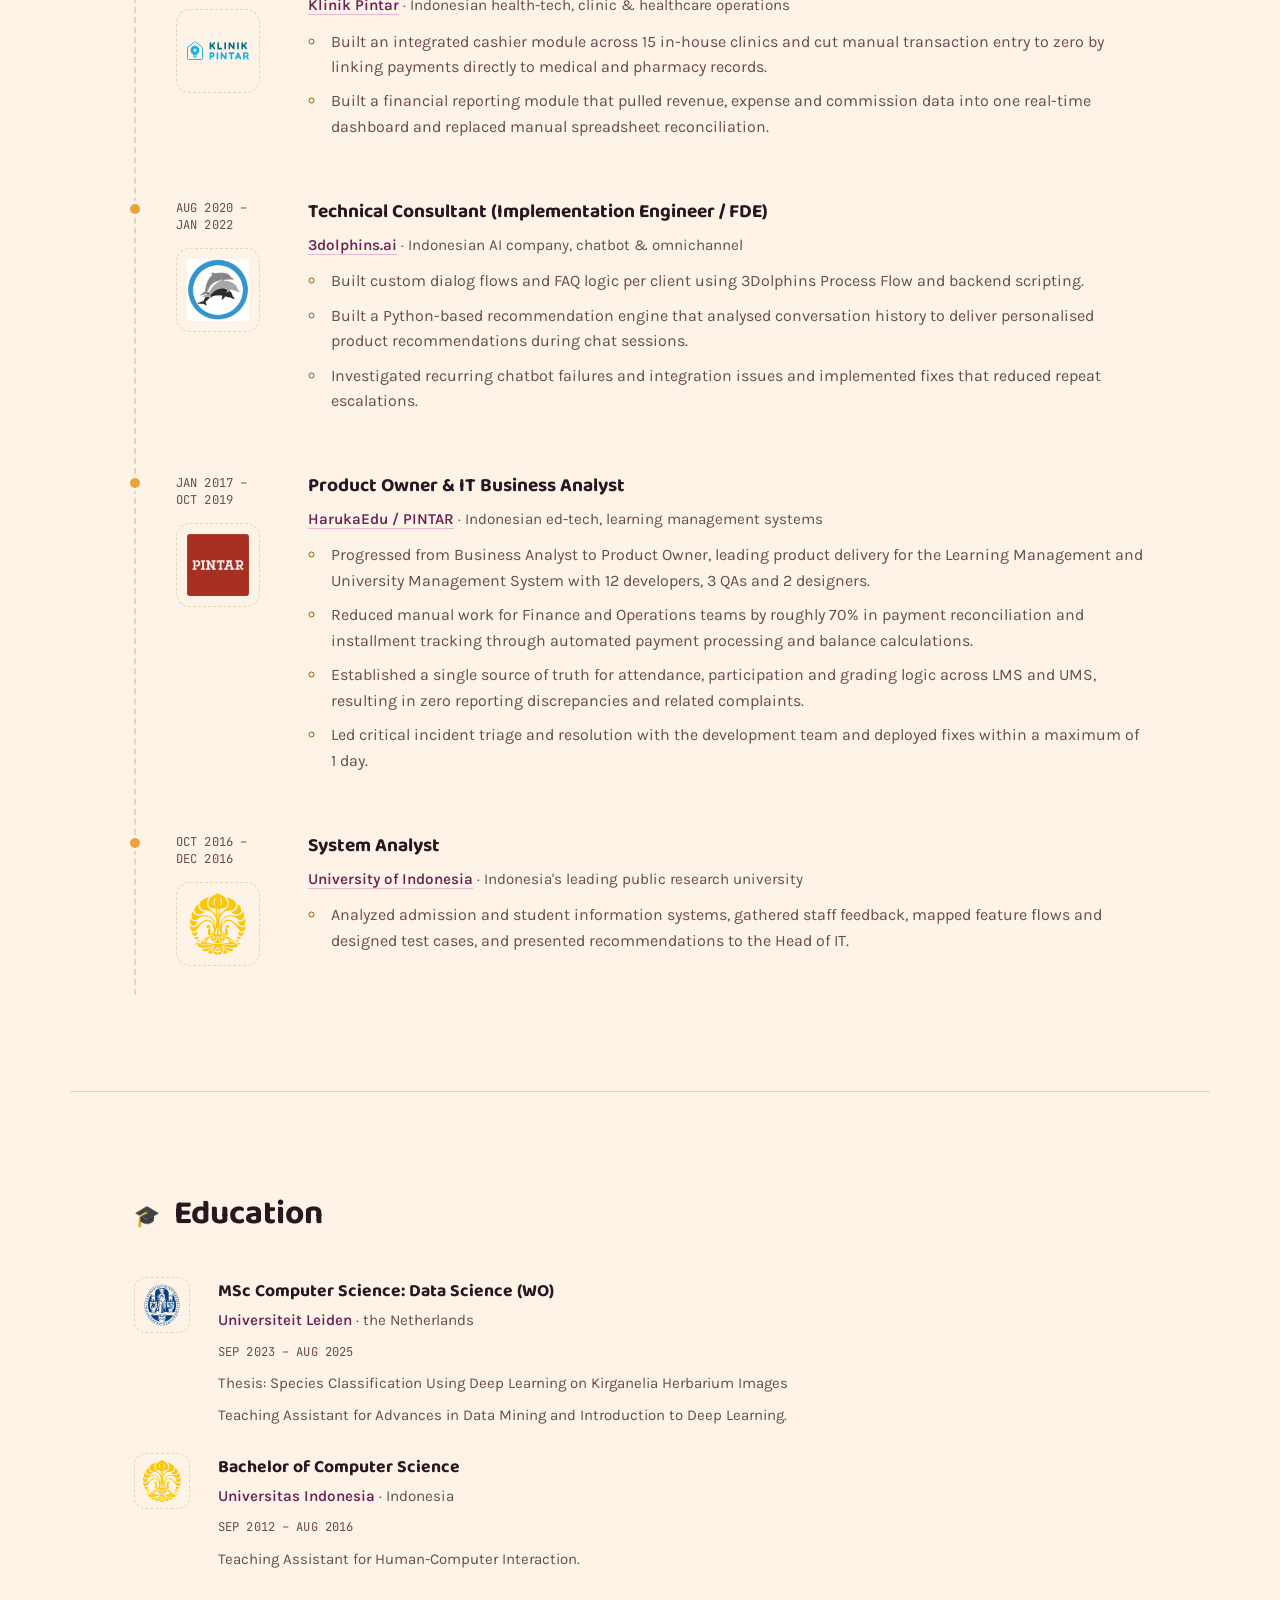
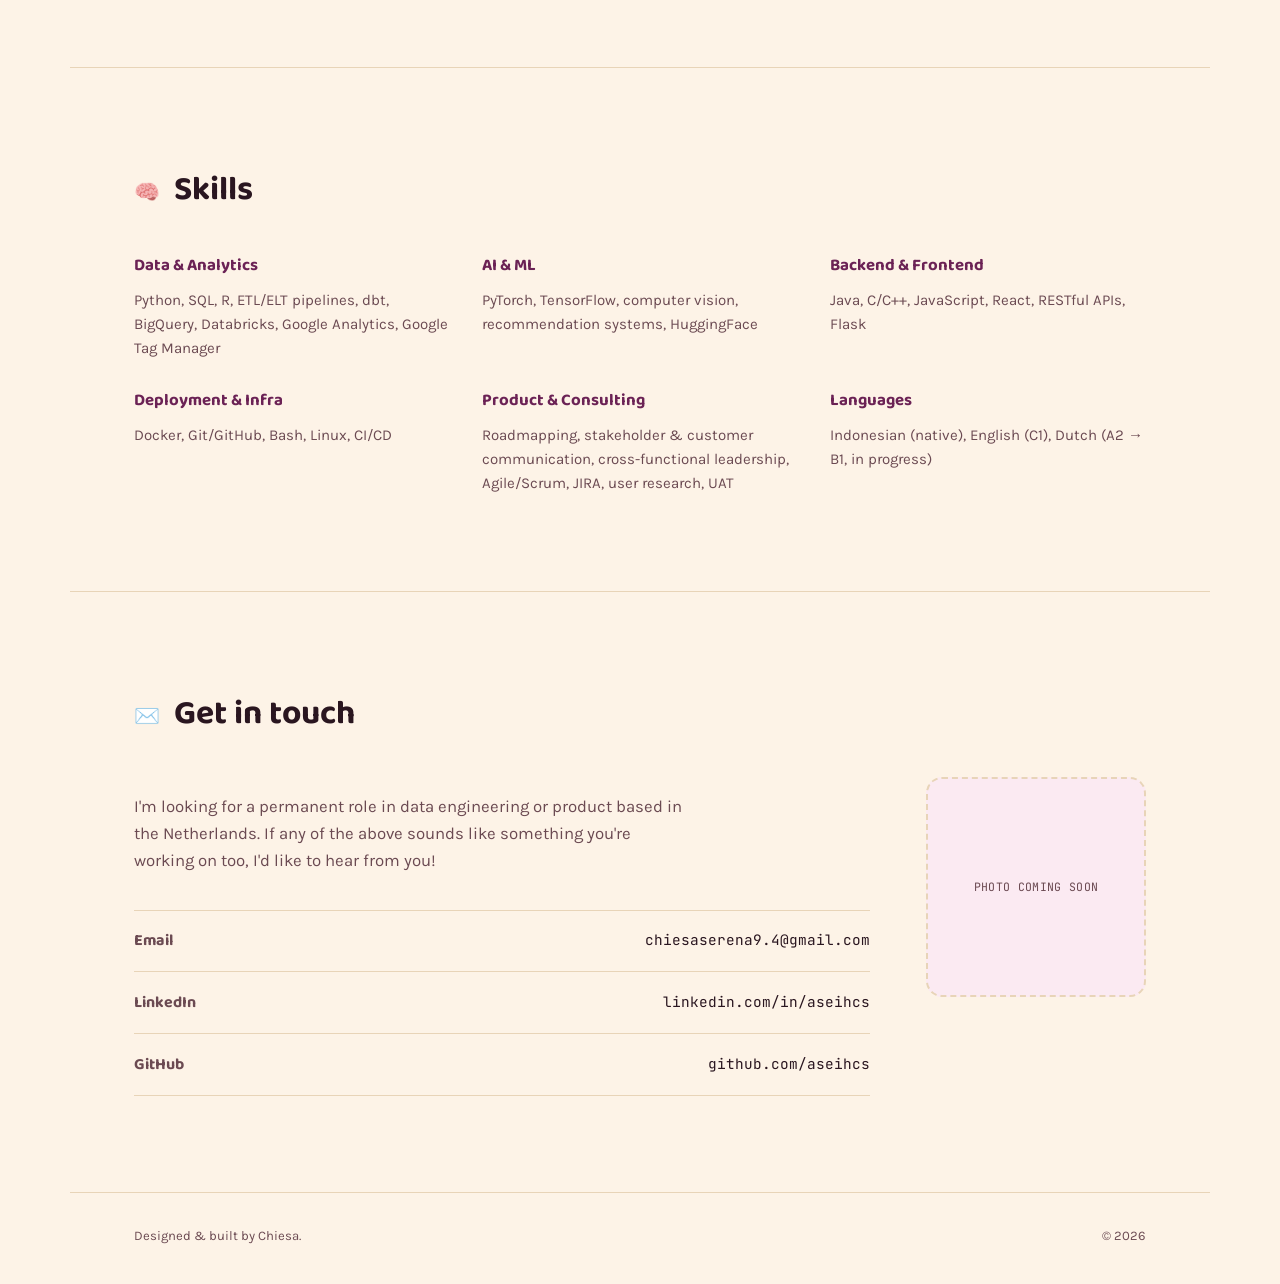
==== commit a39d7057: "Update index.html" ====
--- a/index.html
+++ b/index.html
@@ -4,7 +4,7 @@
 <meta charset="UTF-8">
 <meta name="viewport" content="width=device-width, initial-scale=1.0">
 <title>Chiesa Serena</title>
-<meta name="description" content="Chiesa Serena, Data Engineer building automated pipelines, with a product owner's sense of which problems matter.">
+<meta name="description" content="Chiesa Serena">
 
 <link rel="icon" href="assets/img/favicon.svg" type="image/svg+xml">
 
@@ -71,8 +71,7 @@
       </ul>
       <p class="hero-lede" data-i18n="hero.lede">
         I'm a product and data person who has always been a little too curious about how things work behind the scenes. 
-        My experience goes from product delivery and software implementation to AI and data engineering, and I like moving between the big picture and the details. 
-        Give me a problem and I'll probably start by asking why.
+        My experience goes from product delivery and software implementation to AI and data engineering.
       </p>
       <div class="hero-actions">
         <a href="https://linkedin.com/in/aseihcs" target="_blank" rel="noopener" class="btn btn-primary" data-i18n="hero.cta">Let's connect</a>
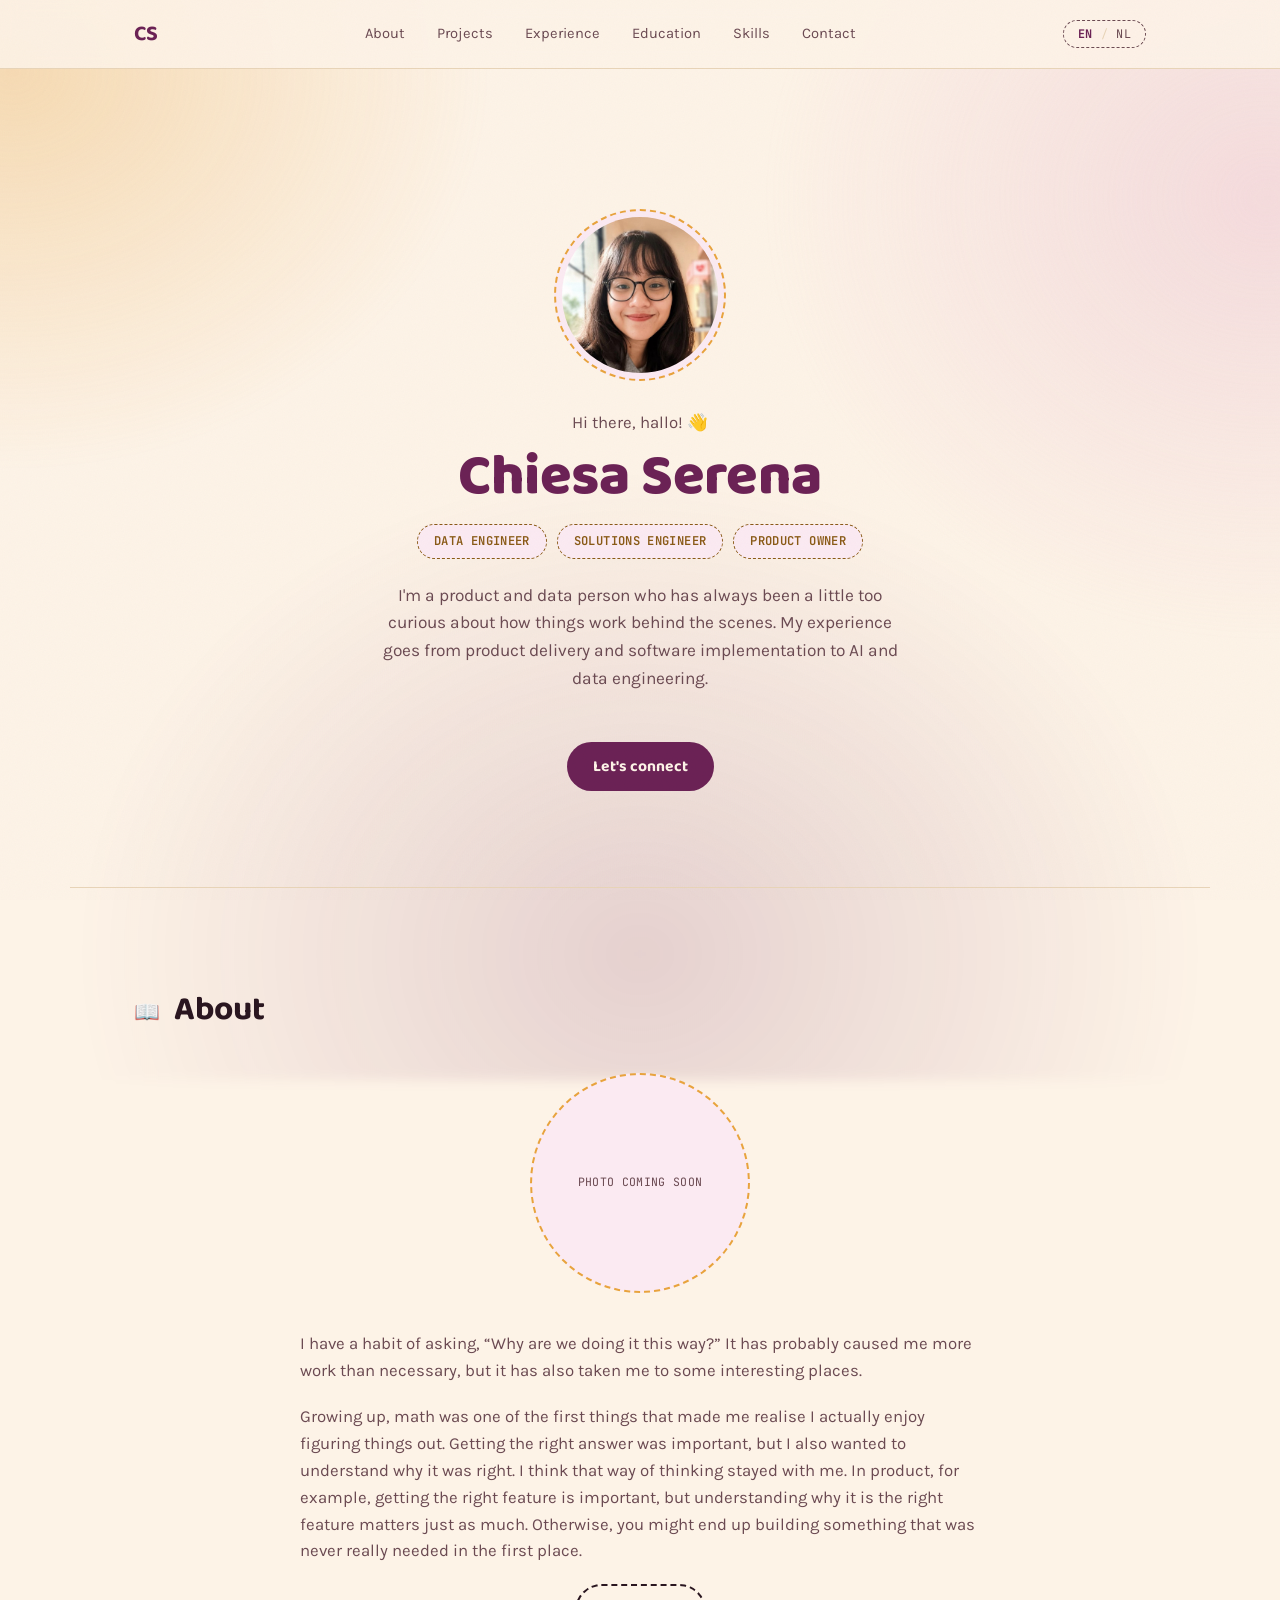
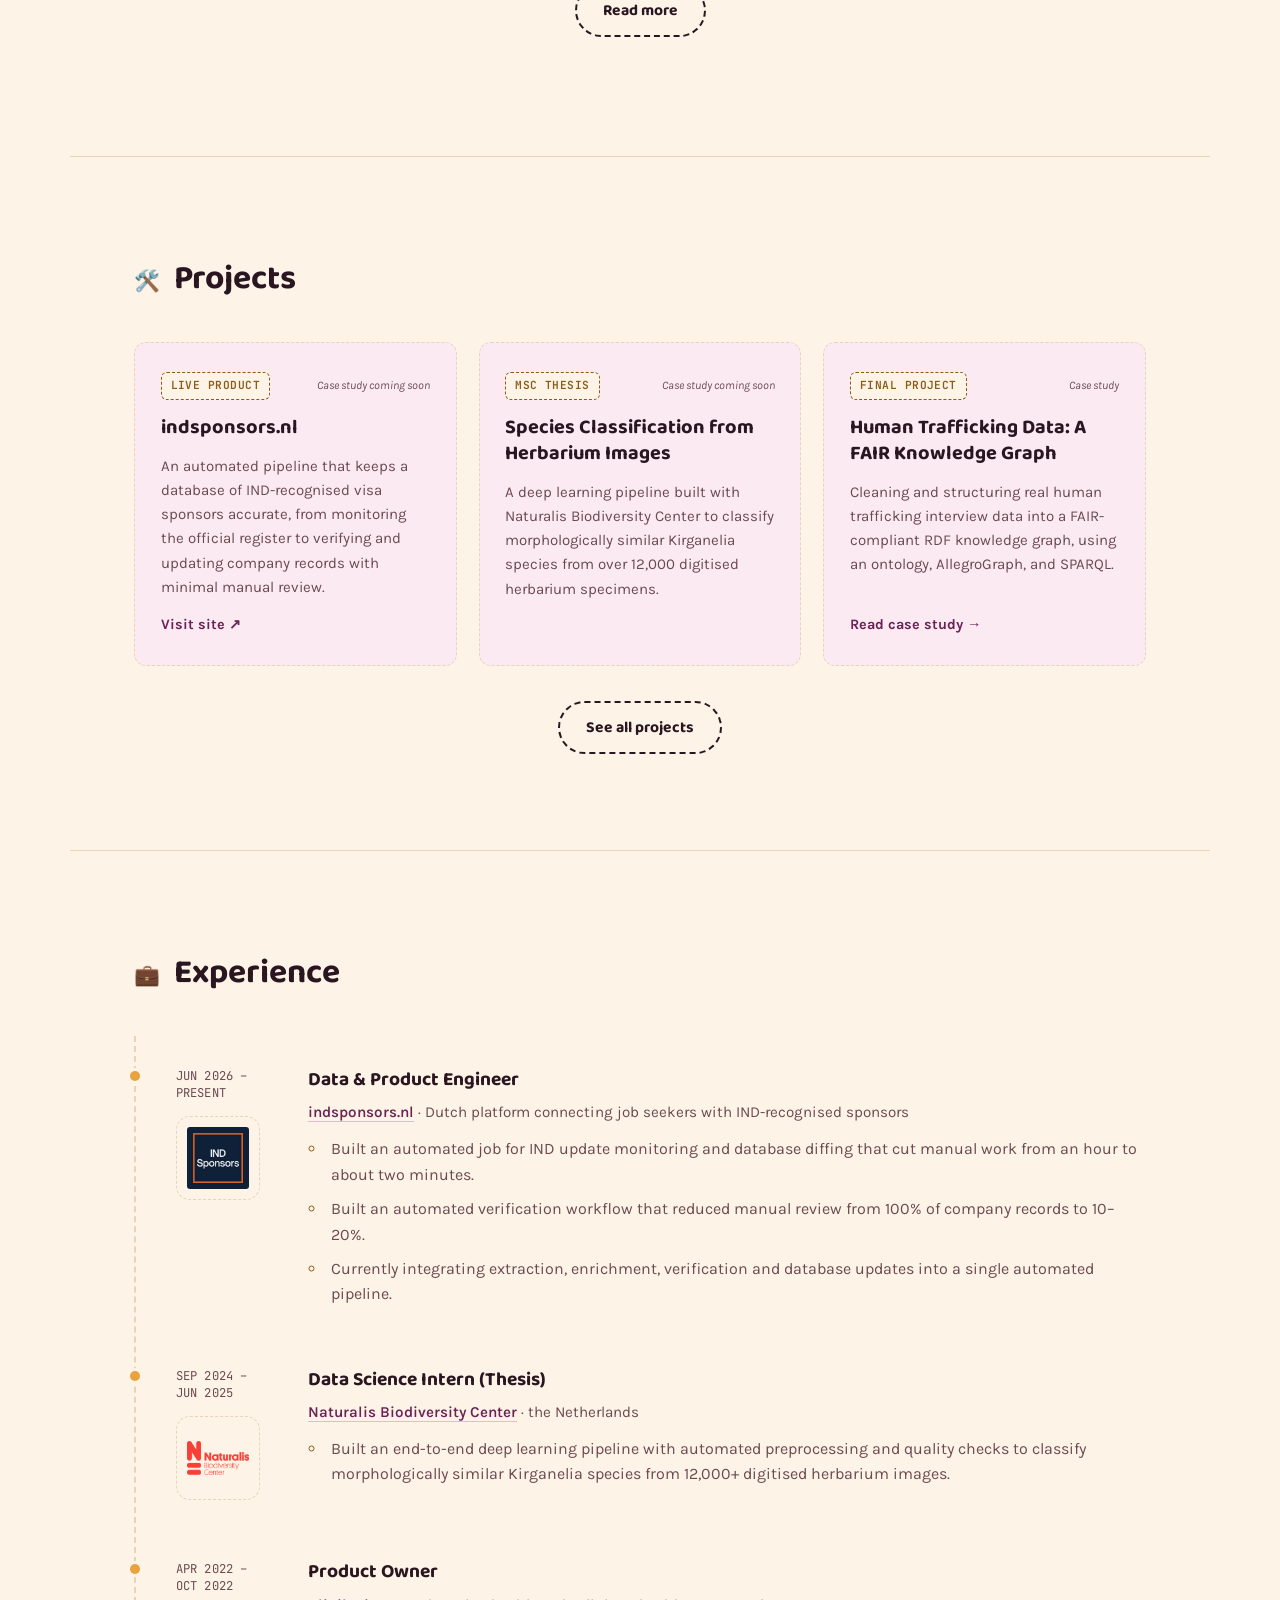
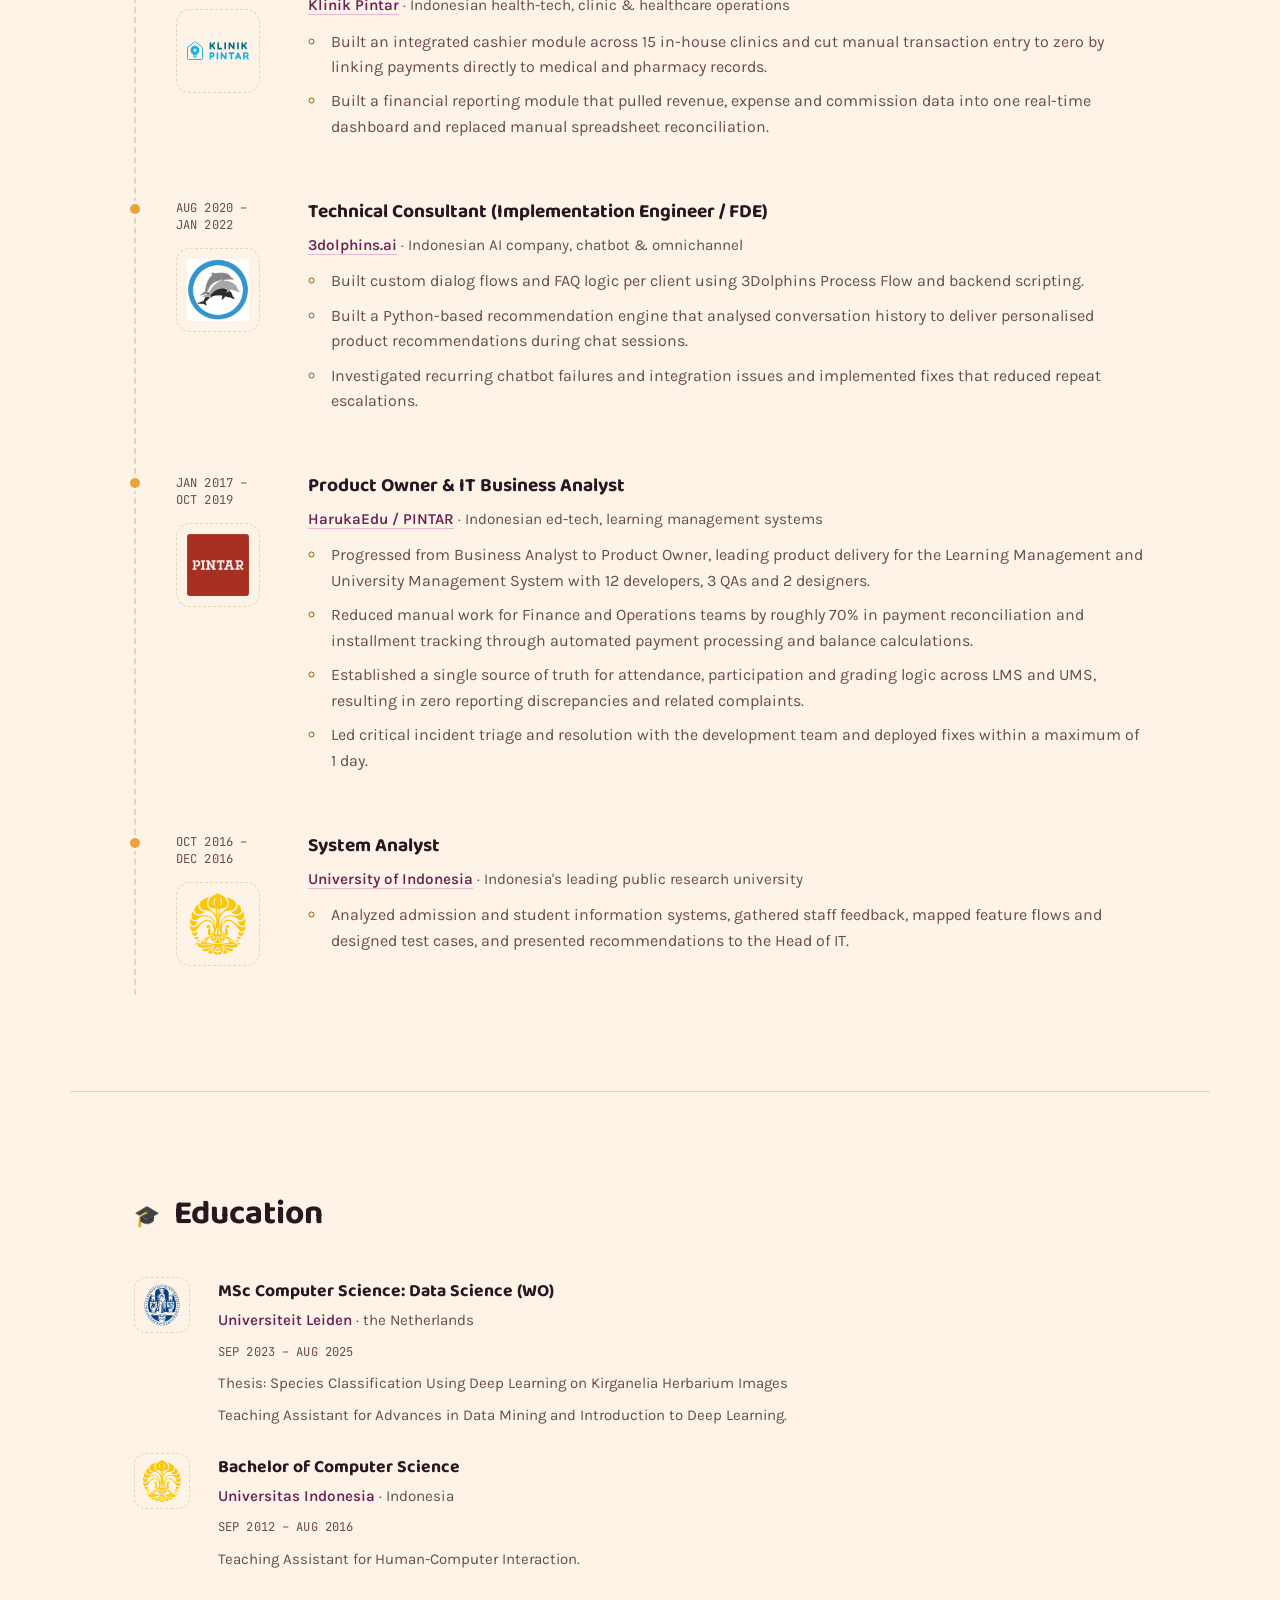
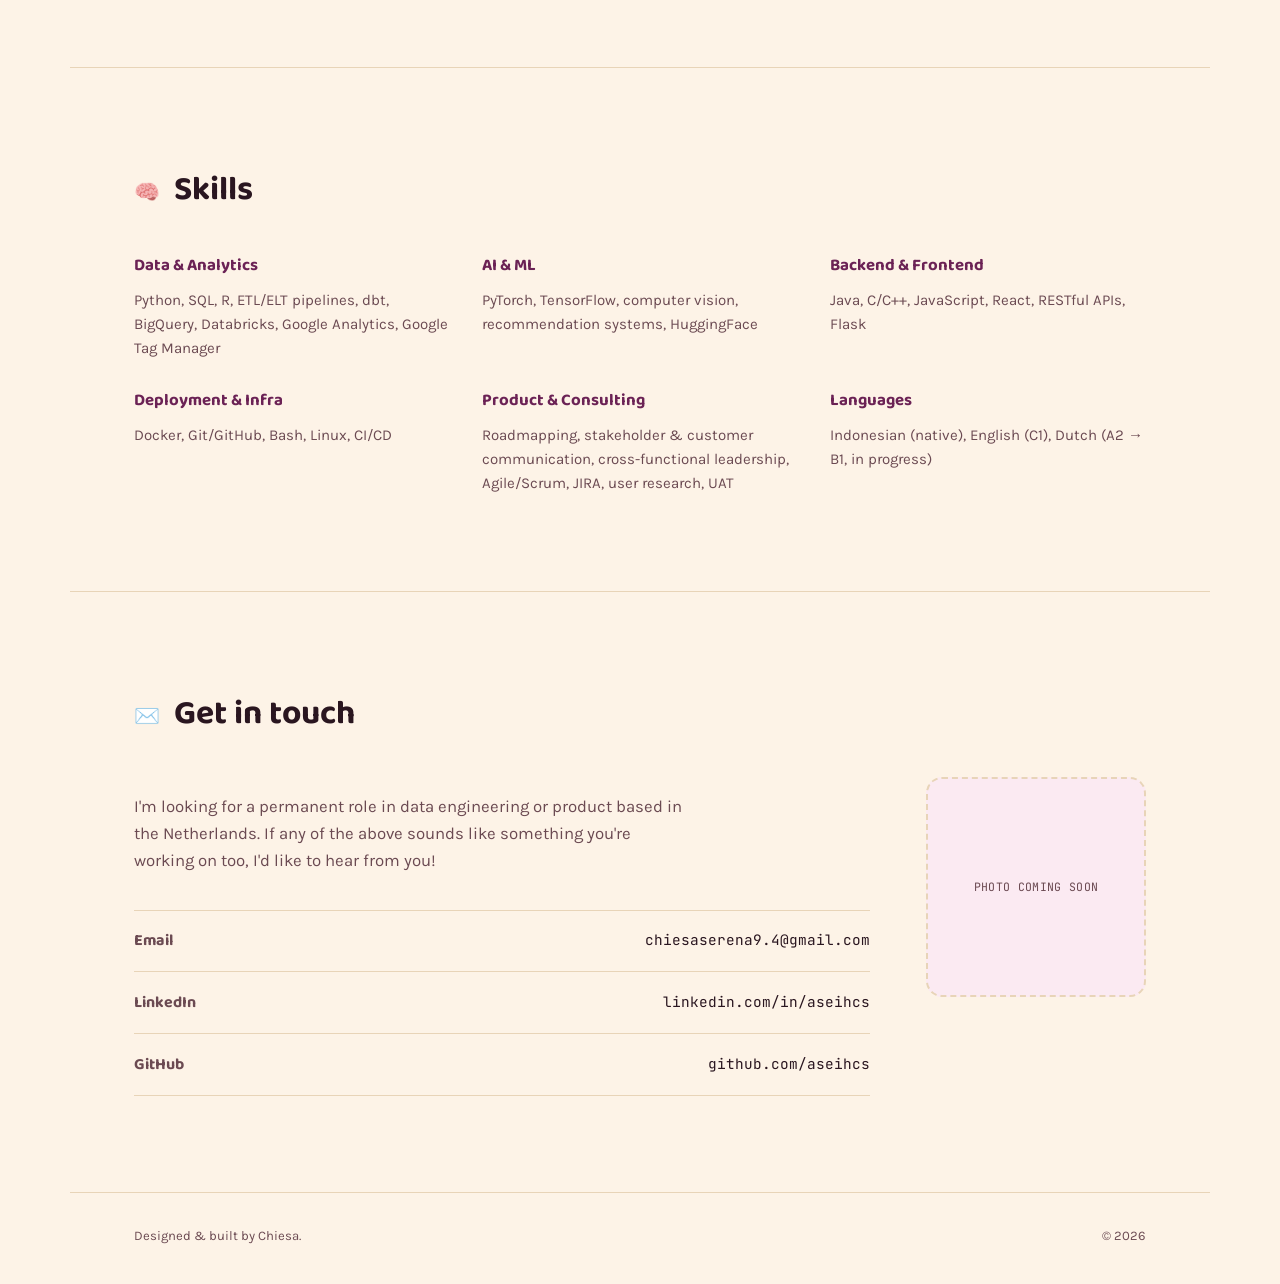
==== commit 5f45995f: "Add files via upload" ====
--- a/index.html
+++ b/index.html
@@ -160,12 +160,13 @@
       <article class="project-card">
         <div class="project-card-top">
           <span class="project-tag" data-i18n="proj.dsip.tag">Final project</span>
-          <span class="project-status" data-i18n="proj.status.soon">Case study coming soon</span>
-        </div>
-        <h3 class="project-title" data-i18n="proj.dsip.title">DSIP Final Project</h3>
+          <span class="project-status" data-i18n="proj.status.live">Case study</span>
+        </div>
+        <h3 class="project-title" data-i18n="proj.dsip.title">Human Trafficking Data: A FAIR Knowledge Graph</h3>
         <p class="project-desc" data-i18n="proj.dsip.desc">
-          Details on the way.
-        </p>
+          Cleaning and structuring real human trafficking interview data into a FAIR-compliant RDF knowledge graph, using an ontology, AllegroGraph, and SPARQL.
+        </p>
+        <a href="dsip.html" class="project-link" data-i18n="proj.readcase">Read case study →</a>
       </article>
 
     </div>
--- a/assets/style.css
+++ b/assets/style.css
@@ -842,6 +842,101 @@
   }
 }
 
+/* -------------------- case study (dsip.html) -------------------- */
+
+.case-study {
+  padding-top: clamp(72px, 12vw, 120px);
+}
+
+.case-hero {
+  text-align: center;
+  max-width: 68ch;
+  margin: 0 auto 3rem;
+}
+
+.case-eyebrow {
+  font-family: var(--mono);
+  font-size: 0.76rem;
+  letter-spacing: 0.04em;
+  text-transform: uppercase;
+  font-weight: 600;
+  color: var(--marigold-deep);
+  margin: 0 0 1rem;
+}
+
+.case-title {
+  font-size: clamp(1.7rem, 3.6vw, 2.5rem);
+  color: var(--plum);
+  margin-bottom: 1.2rem;
+}
+
+.case-intro {
+  color: var(--ink-soft);
+  font-size: 1.05rem;
+  margin: 0;
+}
+
+.case-body {
+  max-width: 68ch;
+  margin: 0 auto;
+}
+
+.case-body h2 {
+  text-align: center;
+  font-size: clamp(1.25rem, 2.2vw, 1.5rem);
+  color: var(--plum);
+  margin: 2.6rem 0 1.2rem;
+}
+
+.case-body h2:first-child {
+  margin-top: 0;
+}
+
+.case-body p {
+  color: var(--ink-soft);
+  margin: 0 0 1.2rem;
+}
+
+.case-body p:last-child {
+  margin-bottom: 0;
+}
+
+.case-tools {
+  text-align: center;
+  font-size: 0.9rem;
+}
+
+.case-figure {
+  margin: 2.4rem auto;
+  text-align: center;
+}
+
+.case-figure img {
+  display: block;
+  width: 100%;
+  max-width: 100%;
+  margin: 0 auto;
+  border-radius: 14px;
+  border: 2px dashed var(--marigold);
+  padding: 8px;
+  background: var(--lavender-dim);
+}
+
+.case-figure figcaption {
+  margin-top: 0.8rem;
+  font-family: var(--mono);
+  font-size: 0.76rem;
+  color: var(--ink-soft);
+}
+
+.case-footer-actions {
+  display: flex;
+  flex-direction: column;
+  align-items: center;
+  gap: 1.2rem;
+  margin-top: 3.2rem;
+}
+
 /* -------------------- skills -------------------- */
 
 .skills-grid {
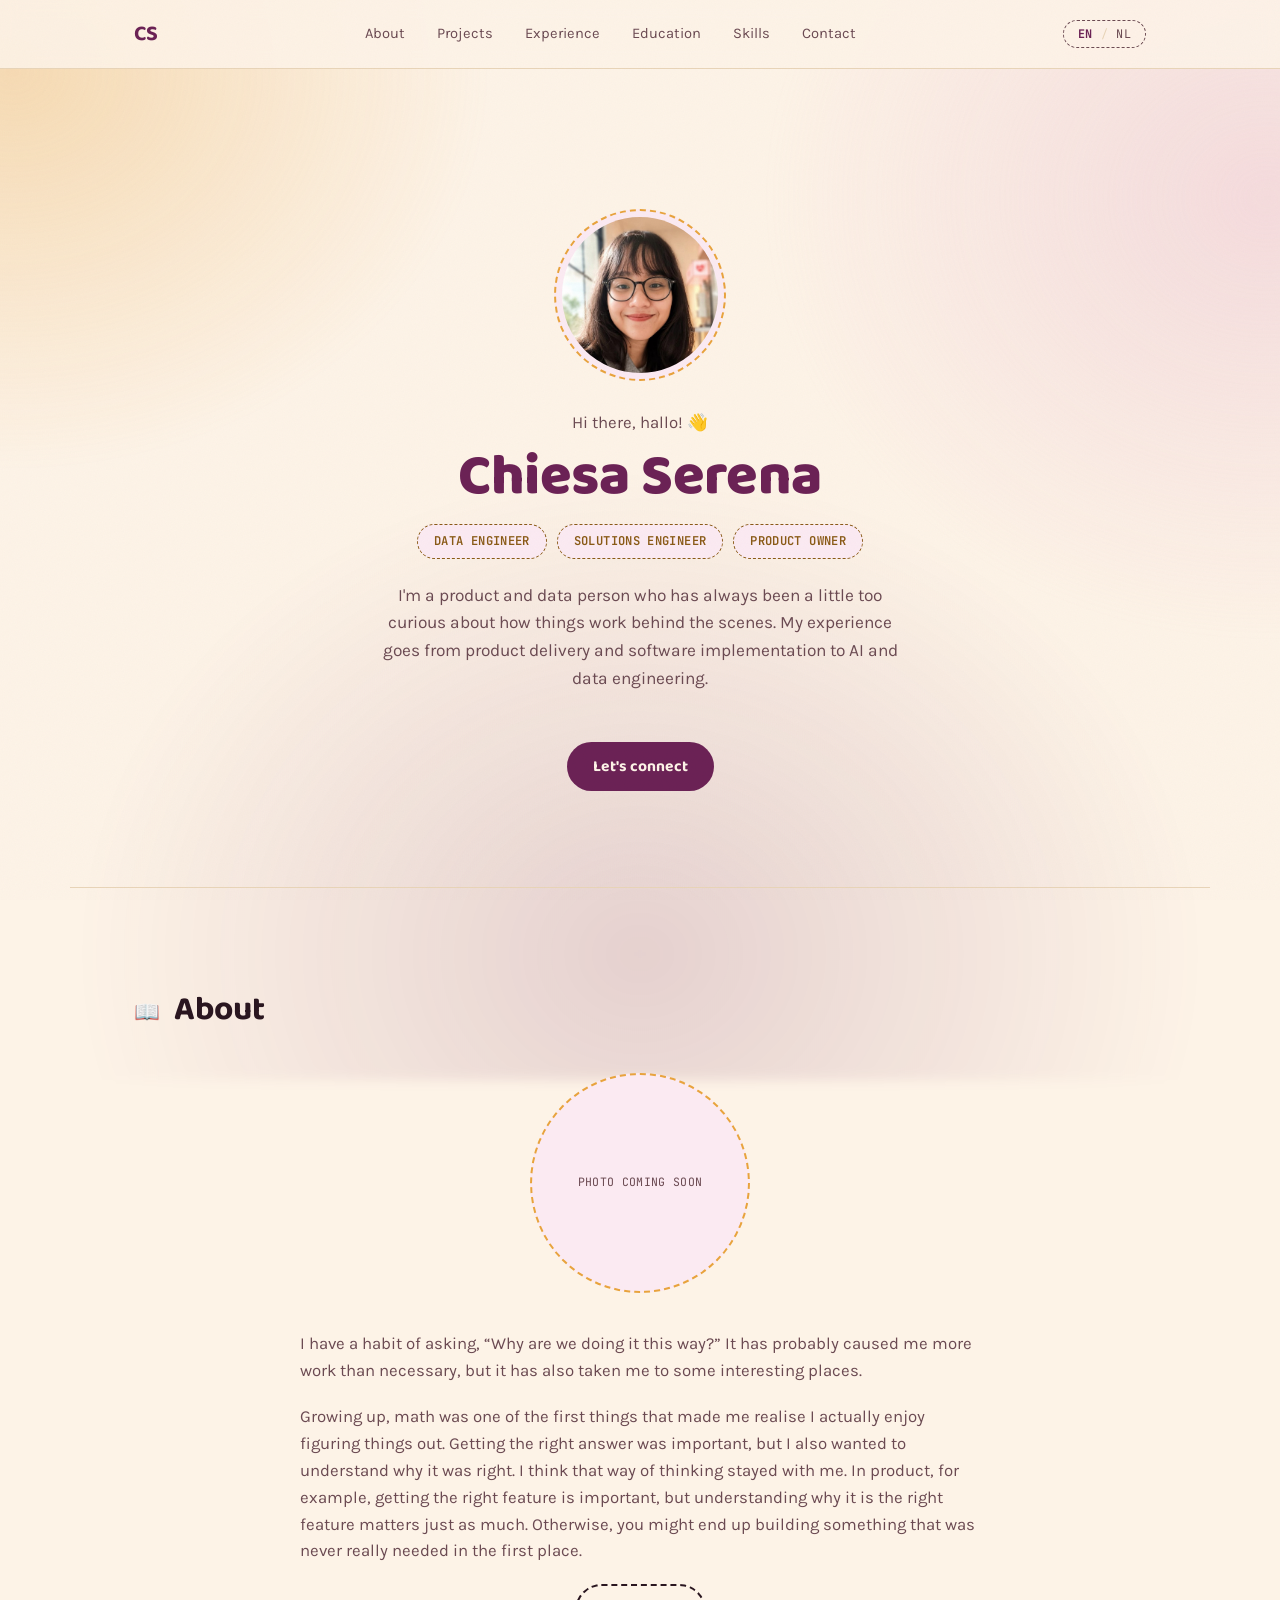
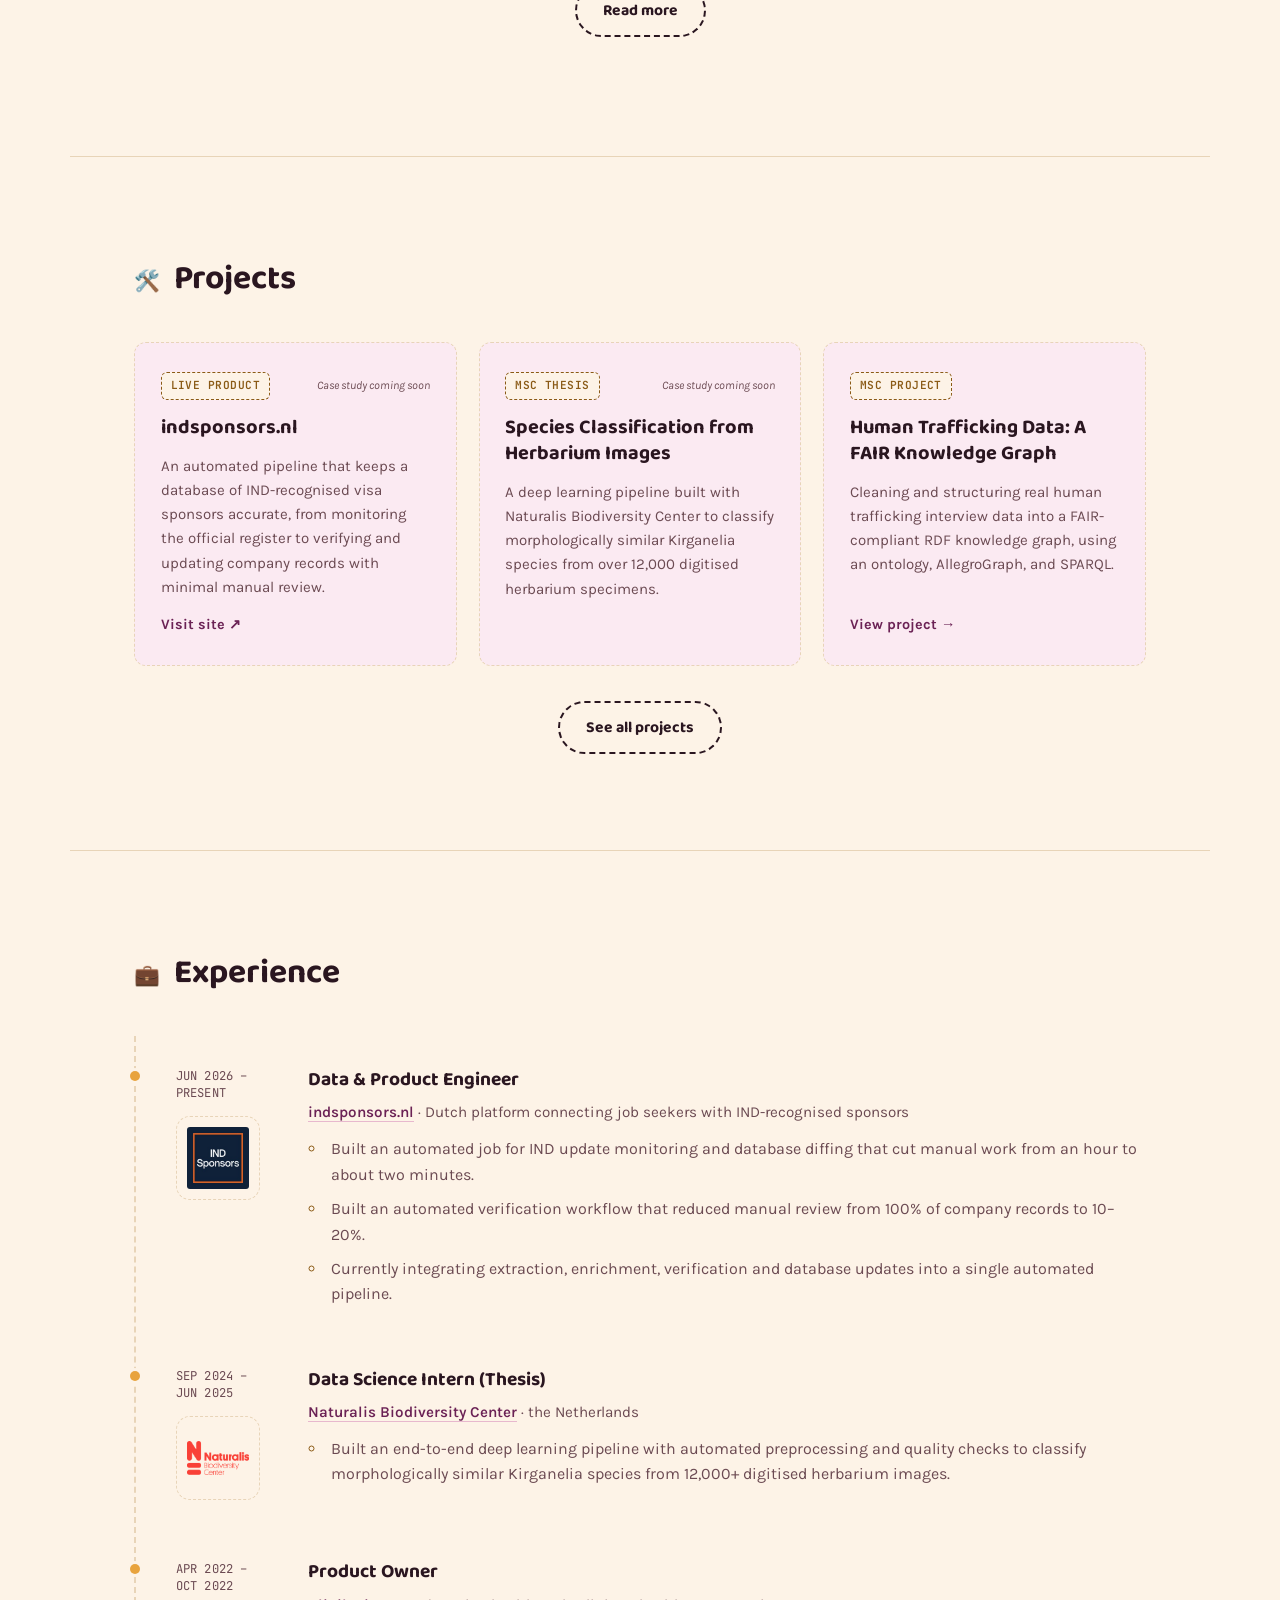
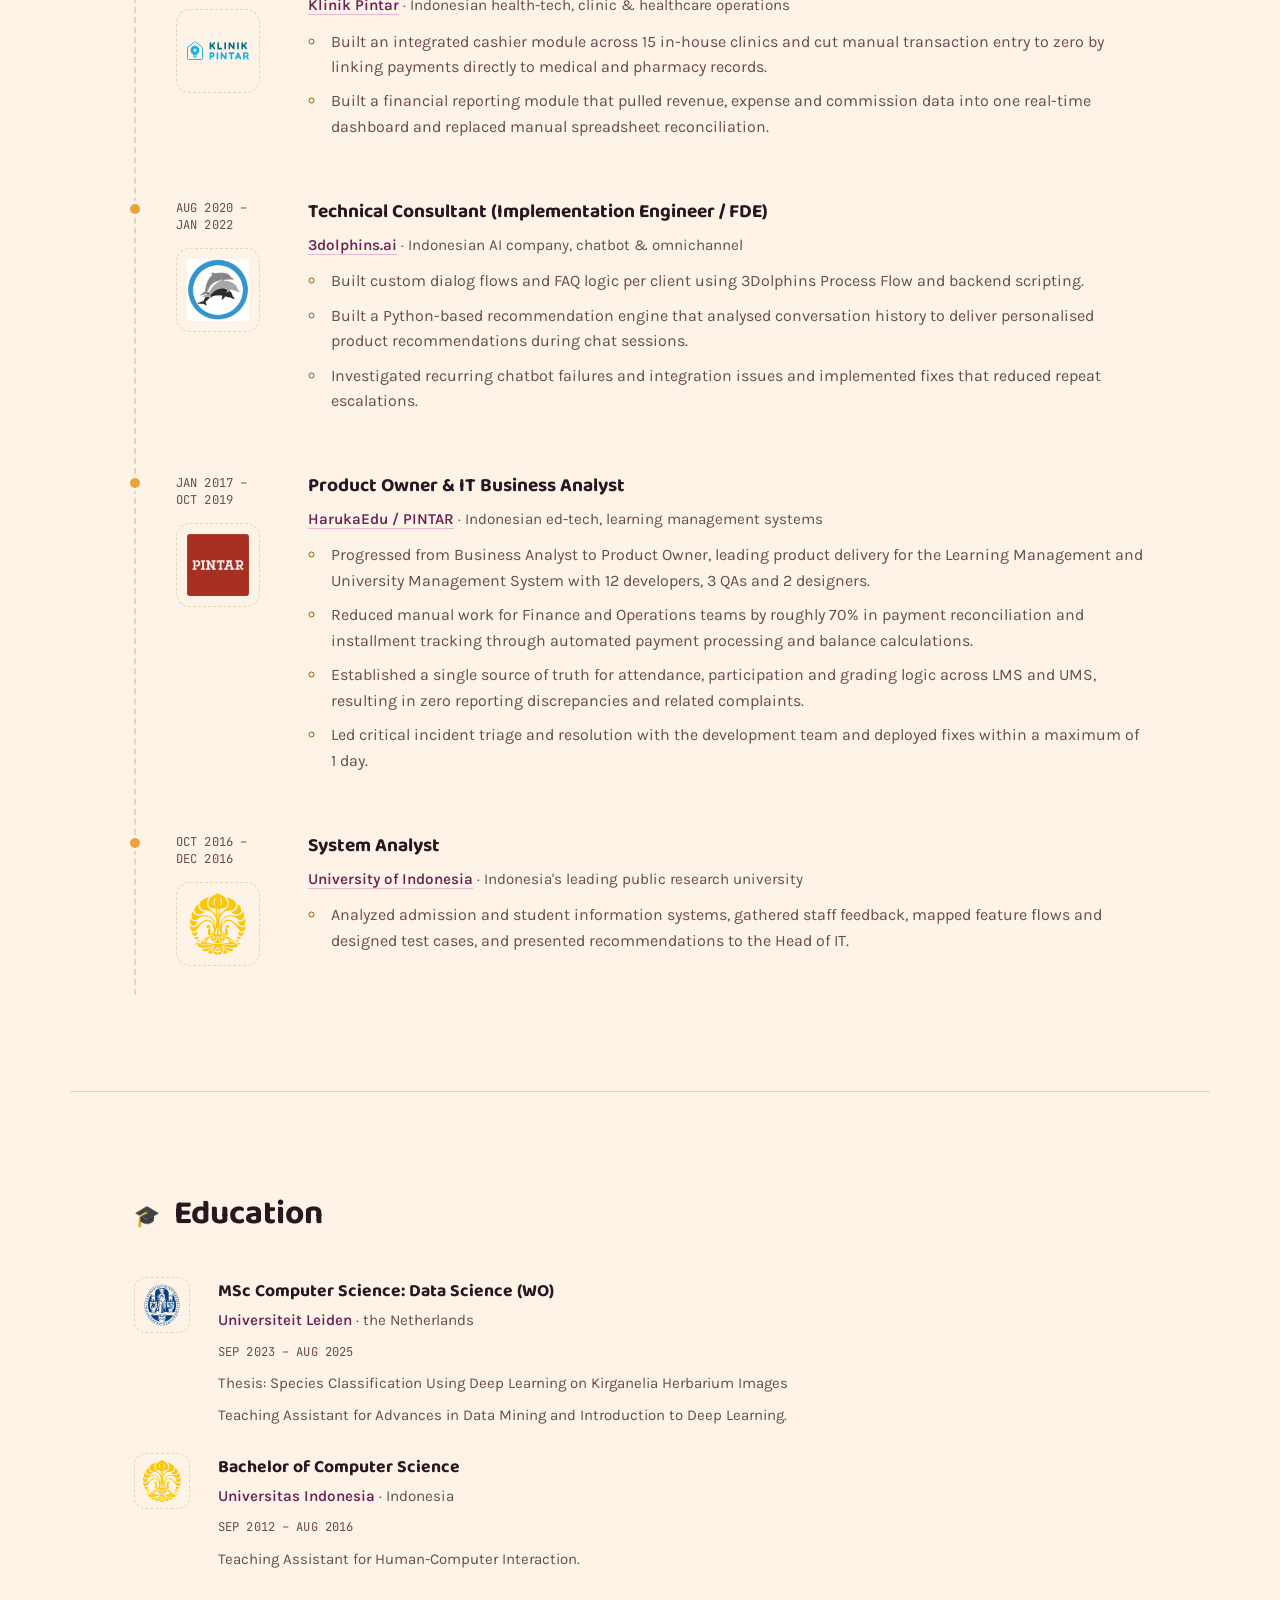
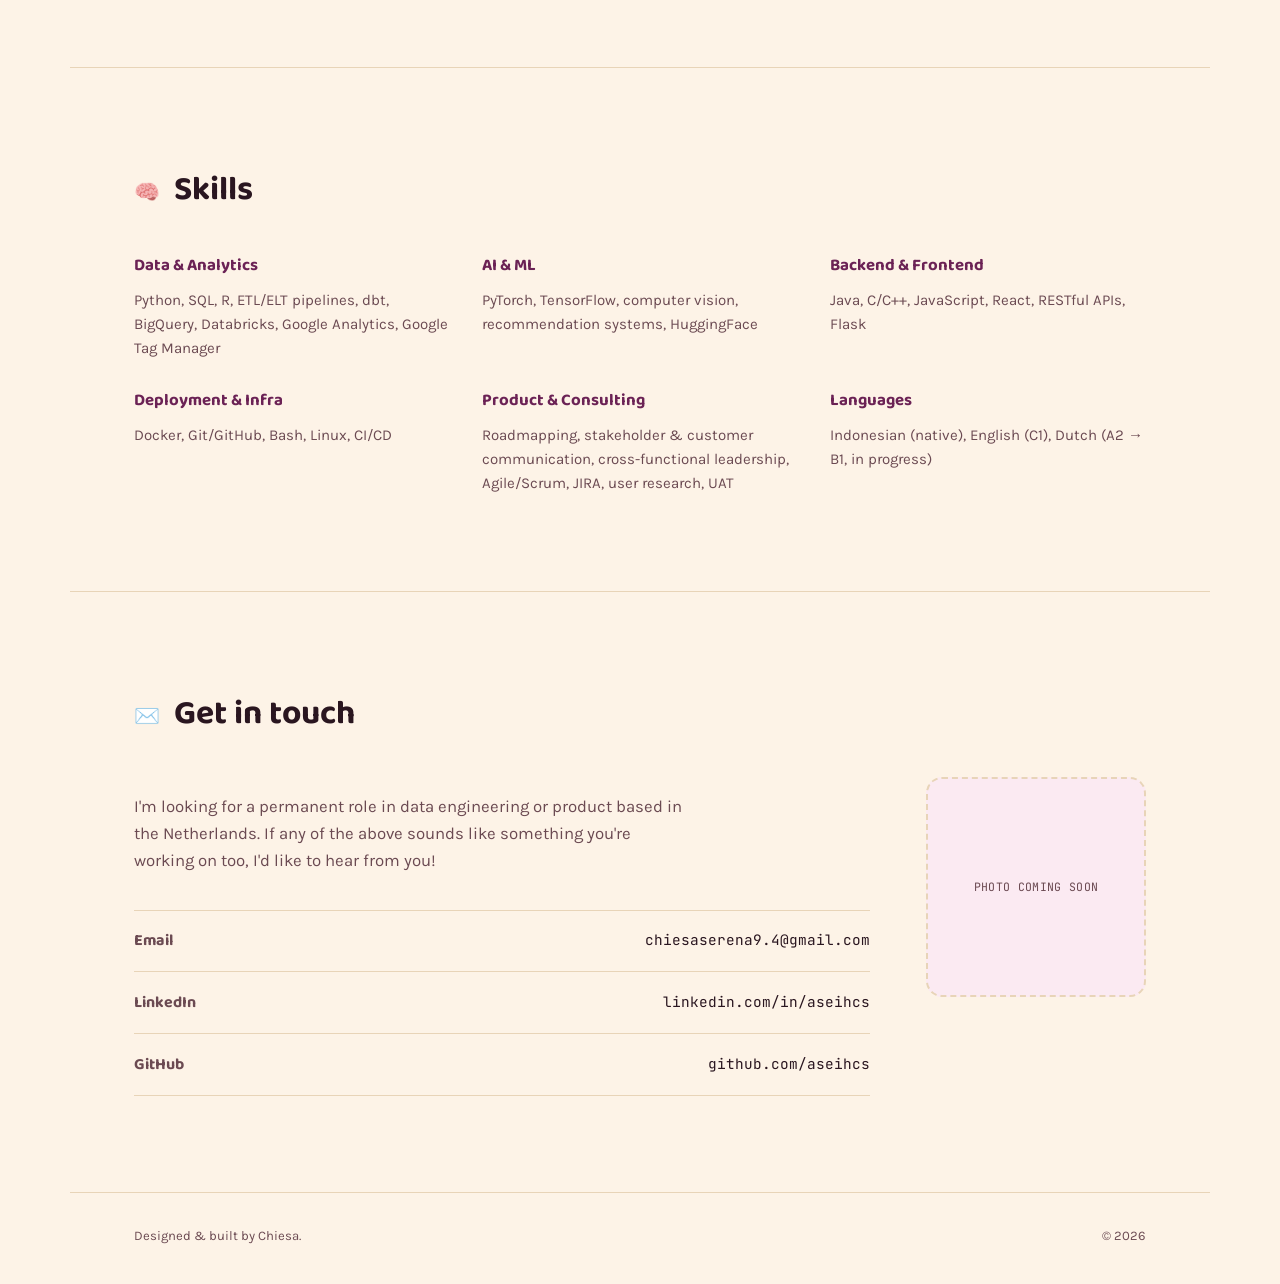
==== commit f2f92027: "Add files via upload" ====
--- a/index.html
+++ b/index.html
@@ -159,14 +159,13 @@
 
       <article class="project-card">
         <div class="project-card-top">
-          <span class="project-tag" data-i18n="proj.dsip.tag">Final project</span>
-          <span class="project-status" data-i18n="proj.status.live">Case study</span>
-        </div>
-        <h3 class="project-title" data-i18n="proj.dsip.title">Human Trafficking Data: A FAIR Knowledge Graph</h3>
+          <span class="project-tag" data-i18n="proj.dsip.tag">MSc Project</span>
+        </div>
+        <h3 class="project-title"><a href="dsip.html" class="project-title-link" data-i18n="proj.dsip.title">Human Trafficking Data: A FAIR Knowledge Graph</a></h3>
         <p class="project-desc" data-i18n="proj.dsip.desc">
           Cleaning and structuring real human trafficking interview data into a FAIR-compliant RDF knowledge graph, using an ontology, AllegroGraph, and SPARQL.
         </p>
-        <a href="dsip.html" class="project-link" data-i18n="proj.readcase">Read case study →</a>
+        <a href="dsip.html" class="project-link" data-i18n="proj.readcase">View project →</a>
       </article>
 
     </div>
--- a/assets/style.css
+++ b/assets/style.css
@@ -676,8 +676,7 @@
 }
 
 .project-card:hover {
-  border-color: var(--marigold);
-  background: var(--marigold-dim);
+  border-color: var(--plum);
   transform: translateY(-3px);
 }
 
@@ -729,6 +728,12 @@
 }
 .project-link:hover { text-decoration: underline; }
 
+.project-title-link {
+  color: inherit;
+  text-decoration: none;
+}
+.project-title-link:hover { color: var(--plum); text-decoration: underline; }
+
 @media (max-width: 860px) {
   .project-grid { grid-template-columns: 1fr; }
 }
@@ -851,7 +856,7 @@
 .case-hero {
   text-align: center;
   max-width: 68ch;
-  margin: 0 auto 3rem;
+  margin: 0 auto;
 }
 
 .case-eyebrow {
@@ -876,38 +881,55 @@
   margin: 0;
 }
 
+.case-divider {
+  width: 90px;
+  height: 0;
+  margin: 2.6rem auto 3rem;
+  border: none;
+  border-top: 3px dashed var(--marigold);
+}
+
 .case-body {
-  max-width: 68ch;
+  max-width: 800px;
   margin: 0 auto;
 }
 
+.case-body h2,
+.case-body p {
+  max-width: 640px;
+  margin-left: auto;
+  margin-right: auto;
+}
+
 .case-body h2 {
-  text-align: center;
+  text-align: left;
   font-size: clamp(1.25rem, 2.2vw, 1.5rem);
   color: var(--plum);
-  margin: 2.6rem 0 1.2rem;
+  padding-top: 2.6rem;
+  margin-top: 0;
+  margin-bottom: 1.2rem;
 }
 
 .case-body h2:first-child {
-  margin-top: 0;
+  padding-top: 0;
 }
 
 .case-body p {
   color: var(--ink-soft);
-  margin: 0 0 1.2rem;
+  margin-bottom: 1.2rem;
 }
 
 .case-body p:last-child {
   margin-bottom: 0;
 }
 
-.case-tools {
+.case-body p.case-tools {
   text-align: center;
   font-size: 0.9rem;
 }
 
 .case-figure {
-  margin: 2.4rem auto;
+  margin: 2.6rem auto;
   text-align: center;
 }
 
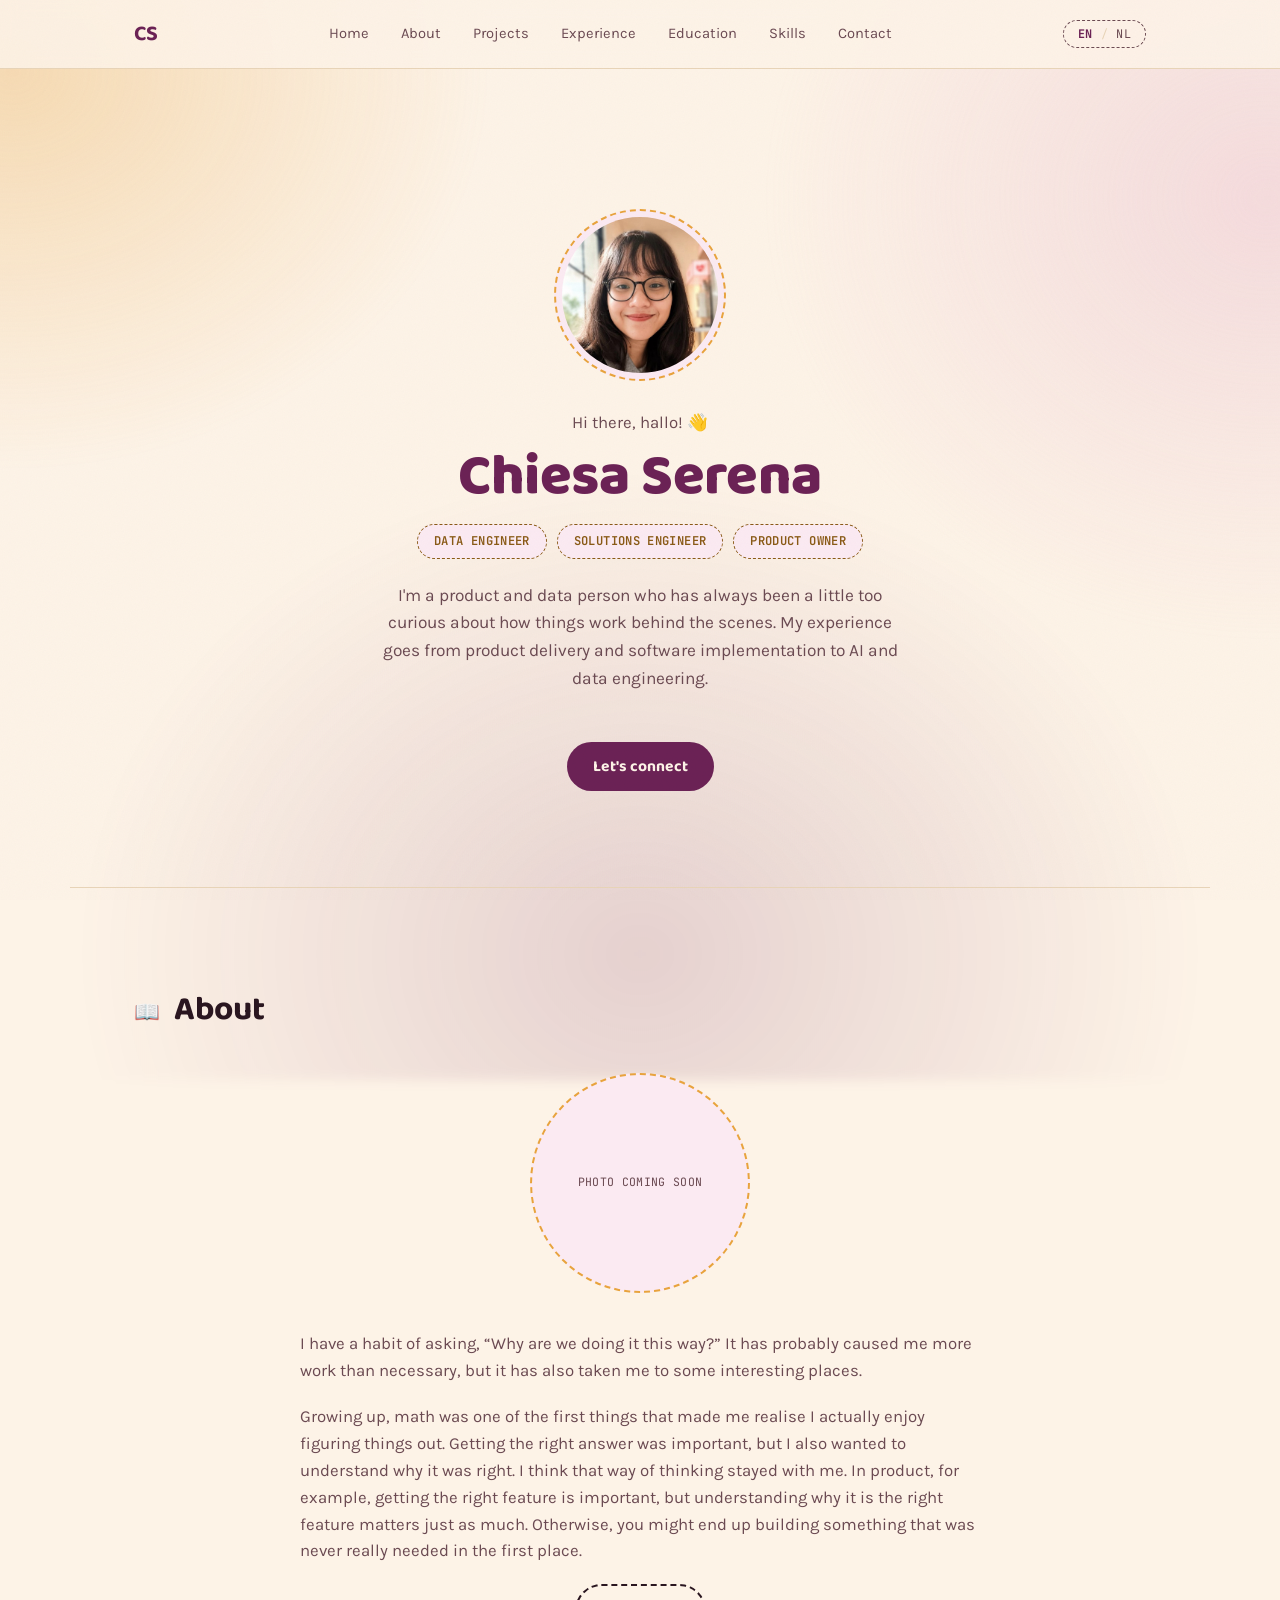
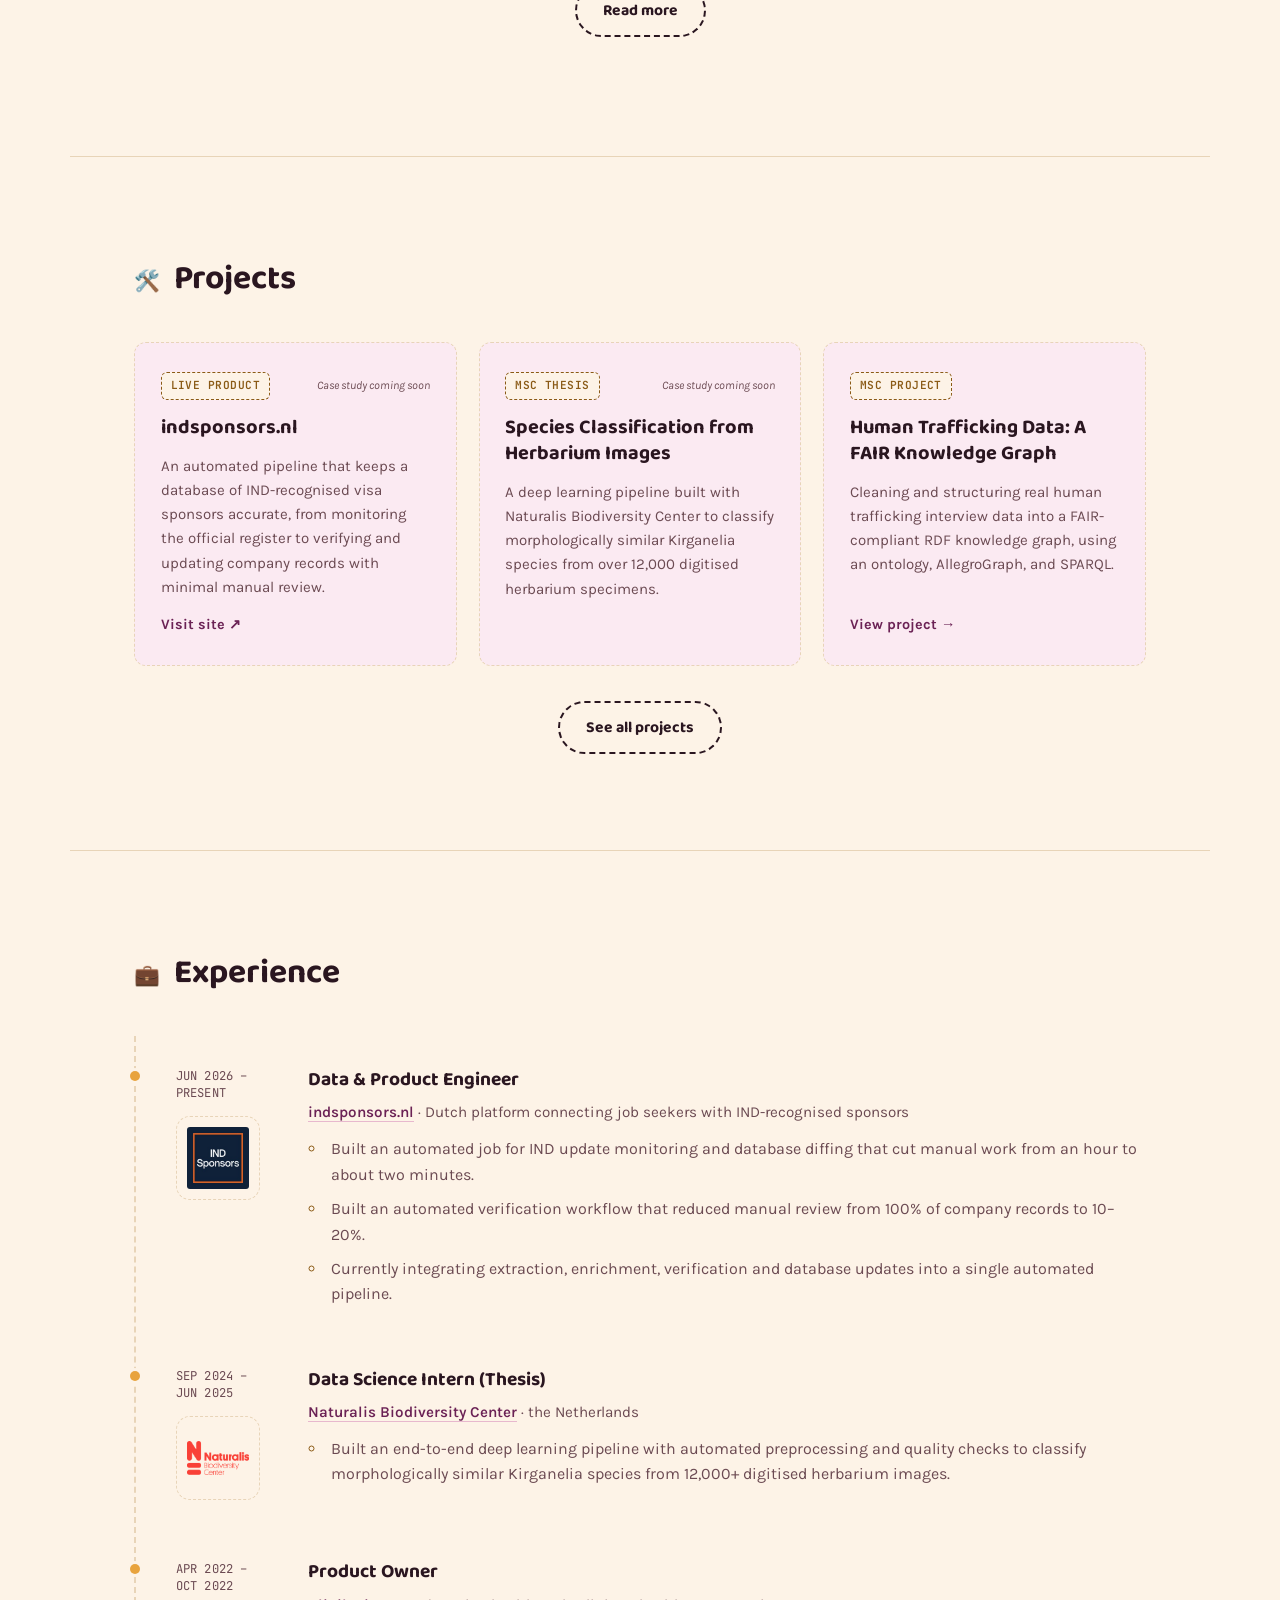
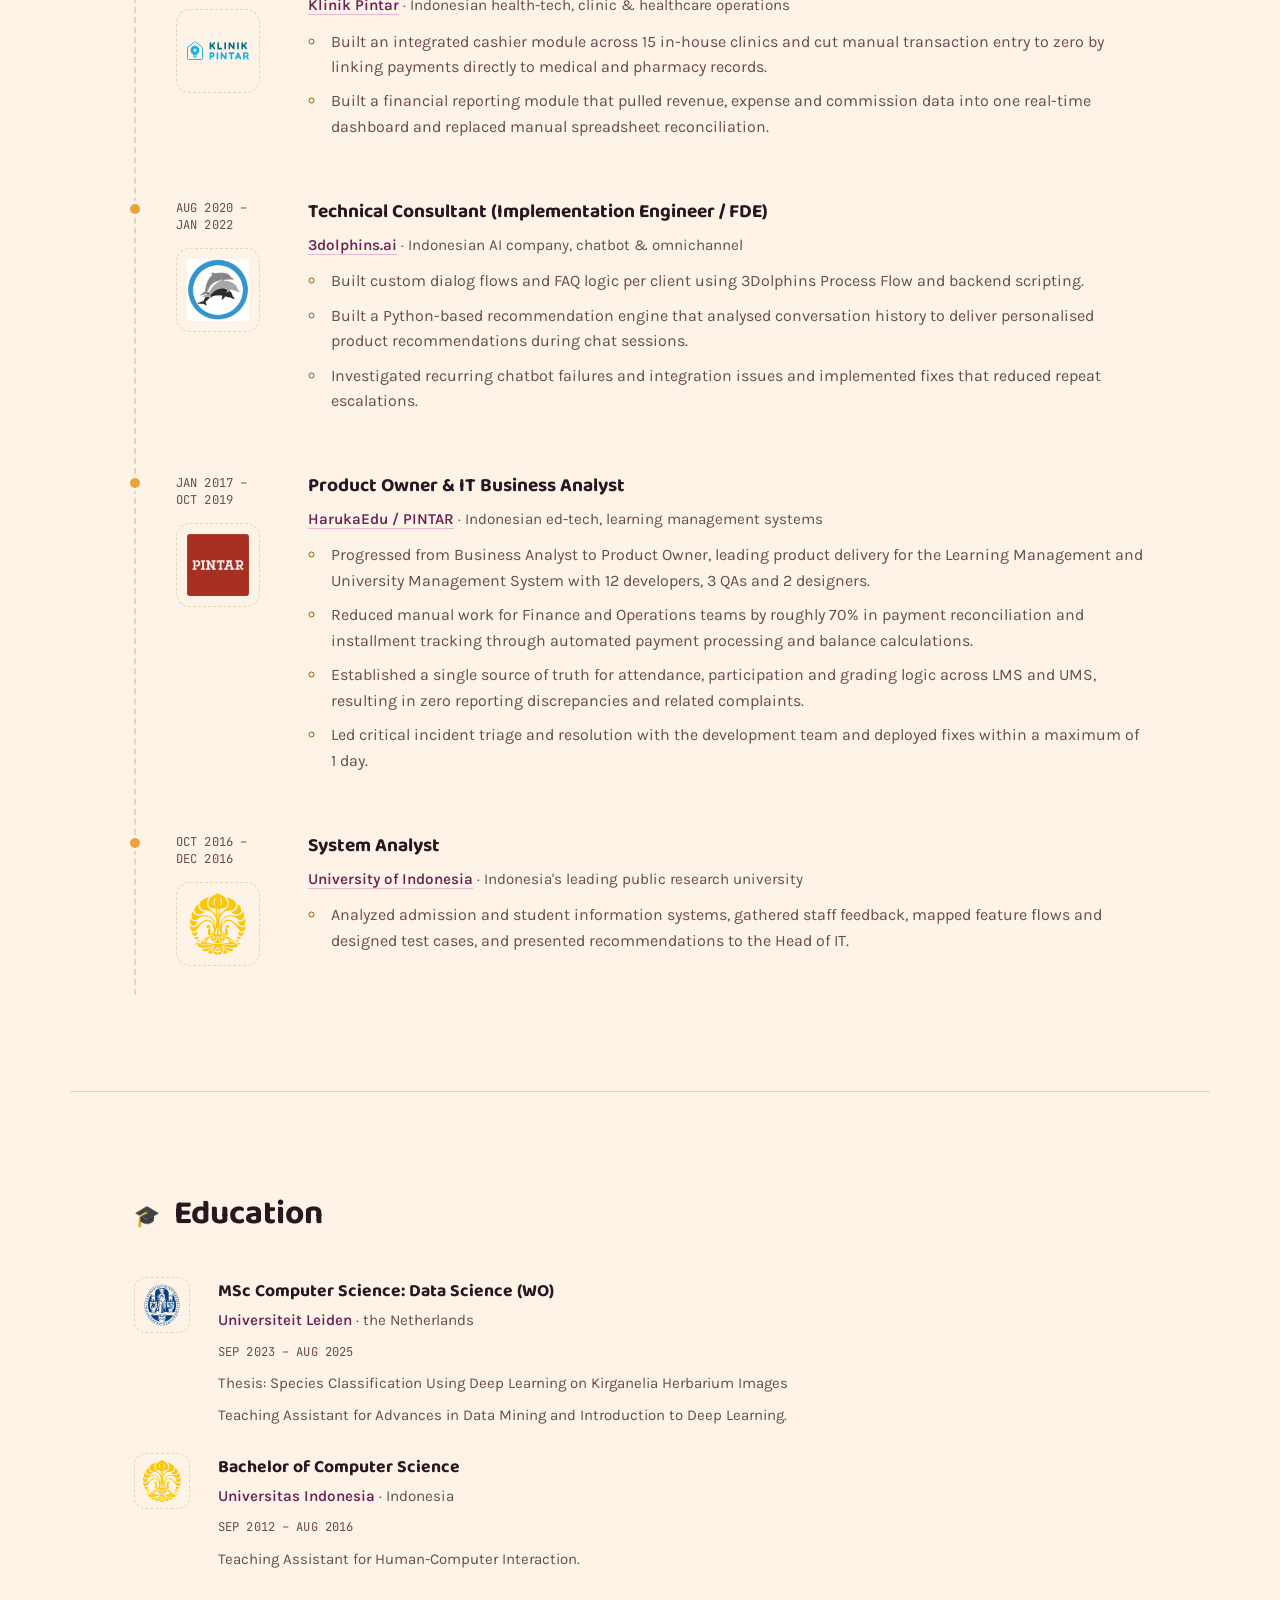
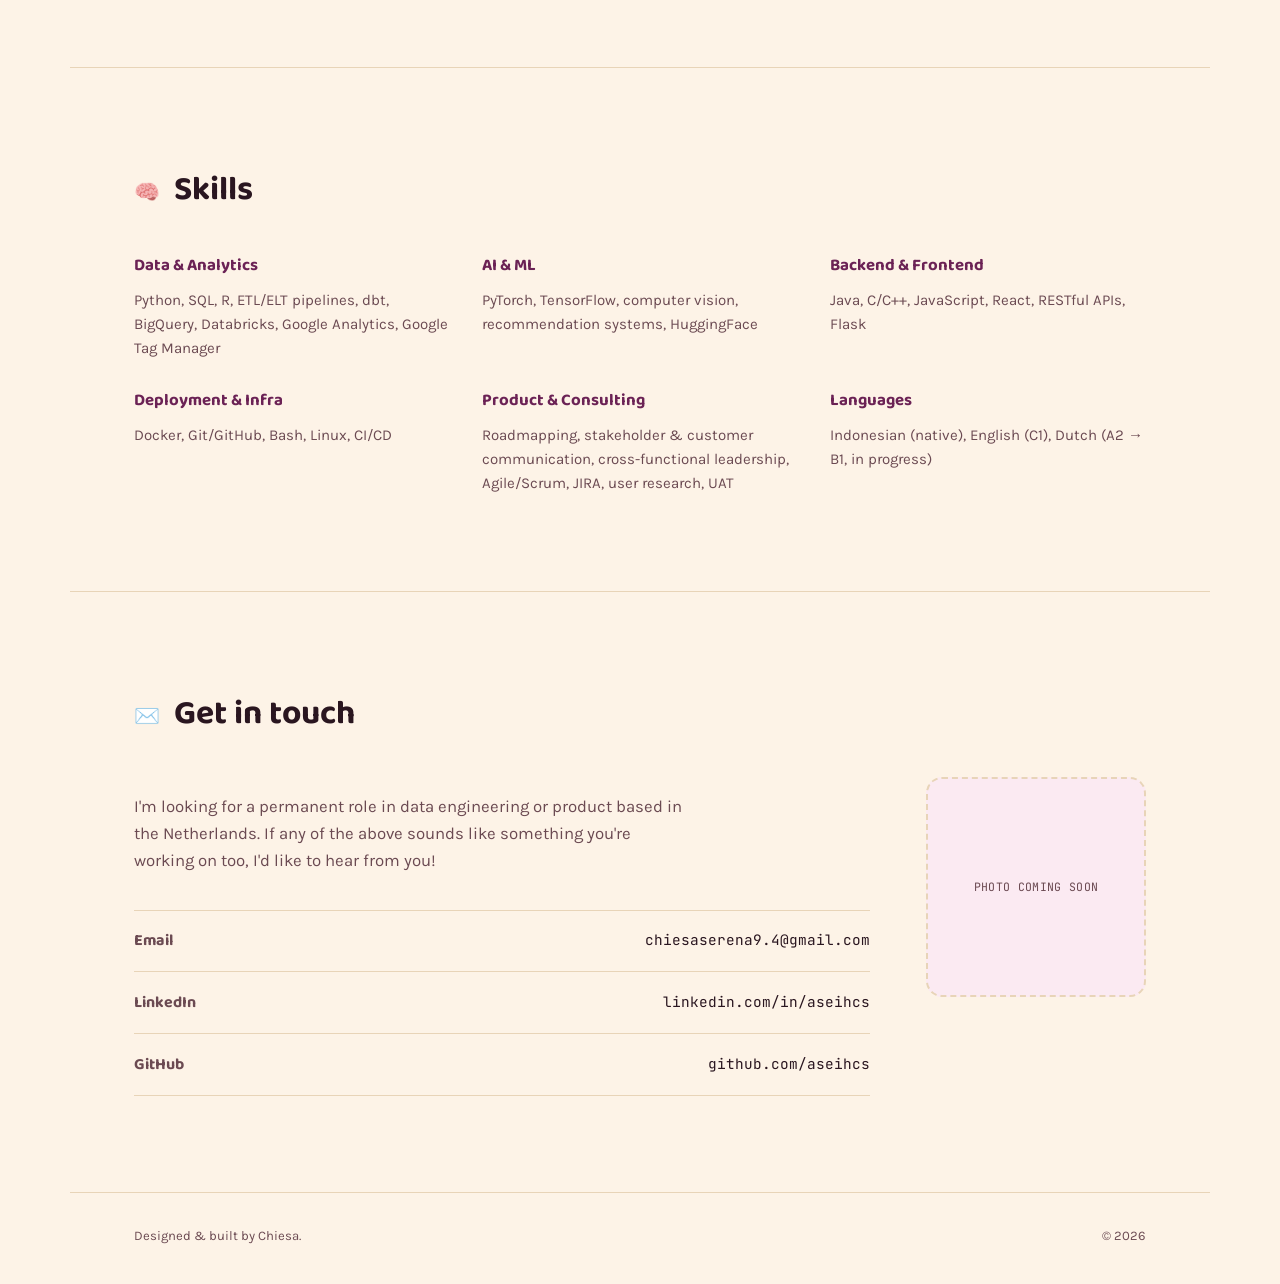
==== commit 4048929f: "Add files via upload" ====
--- a/index.html
+++ b/index.html
@@ -24,6 +24,7 @@
     <a href="#top" class="logotype">CS</a>
 
     <nav class="site-nav" aria-label="Primary">
+      <a href="https://aseihcs.github.io/" data-i18n="nav.home">Home</a>
       <a href="#about" data-i18n="nav.about">About</a>
       <a href="#projects" data-i18n="nav.projects">Projects</a>
       <a href="#experience" data-i18n="nav.experience">Experience</a>
@@ -44,6 +45,7 @@
   </div>
 
   <div class="mobile-nav" id="mobileNav">
+    <a href="https://aseihcs.github.io/" data-i18n="nav.home">Home</a>
     <a href="#about" data-i18n="nav.about">About</a>
     <a href="#projects" data-i18n="nav.projects">Projects</a>
     <a href="#experience" data-i18n="nav.experience">Experience</a>
@@ -159,7 +161,7 @@
 
       <article class="project-card">
         <div class="project-card-top">
-          <span class="project-tag" data-i18n="proj.dsip.tag">MSc Project</span>
+          <span class="project-tag" data-i18n="proj.dsip.tag">MSC PROJECT</span>
         </div>
         <h3 class="project-title"><a href="dsip.html" class="project-title-link" data-i18n="proj.dsip.title">Human Trafficking Data: A FAIR Knowledge Graph</a></h3>
         <p class="project-desc" data-i18n="proj.dsip.desc">
--- a/assets/style.css
+++ b/assets/style.css
@@ -792,6 +792,7 @@
   display: flex;
   align-items: center;
   justify-content: center;
+  overflow: hidden;
   transition: background 0.25s ease, border-color 0.25s ease;
 }
 
@@ -803,6 +804,20 @@
 .project-visual-icon {
   font-size: 3rem;
   filter: grayscale(10%);
+}
+
+.project-visual img {
+  width: 100%;
+  height: 100%;
+  object-fit: cover;
+  border-radius: 14px;
+}
+
+.project-visual-photo {
+  aspect-ratio: 1401 / 642;
+}
+.project-visual-photo img {
+  object-fit: contain;
 }
 
 .project-eyebrow {
@@ -818,7 +833,7 @@
   color: var(--rule);
   margin: 0 2px;
 }
-.project-eyebrow span:last-child {
+.project-eyebrow span:last-child:not(:only-child) {
   color: var(--ink-soft);
   font-weight: 400;
   font-style: italic;
@@ -844,6 +859,10 @@
   .project-visual {
     max-width: 140px;
     aspect-ratio: 1 / 1;
+  }
+  .project-visual-photo {
+    max-width: 100%;
+    aspect-ratio: 1401 / 642;
   }
 }
 
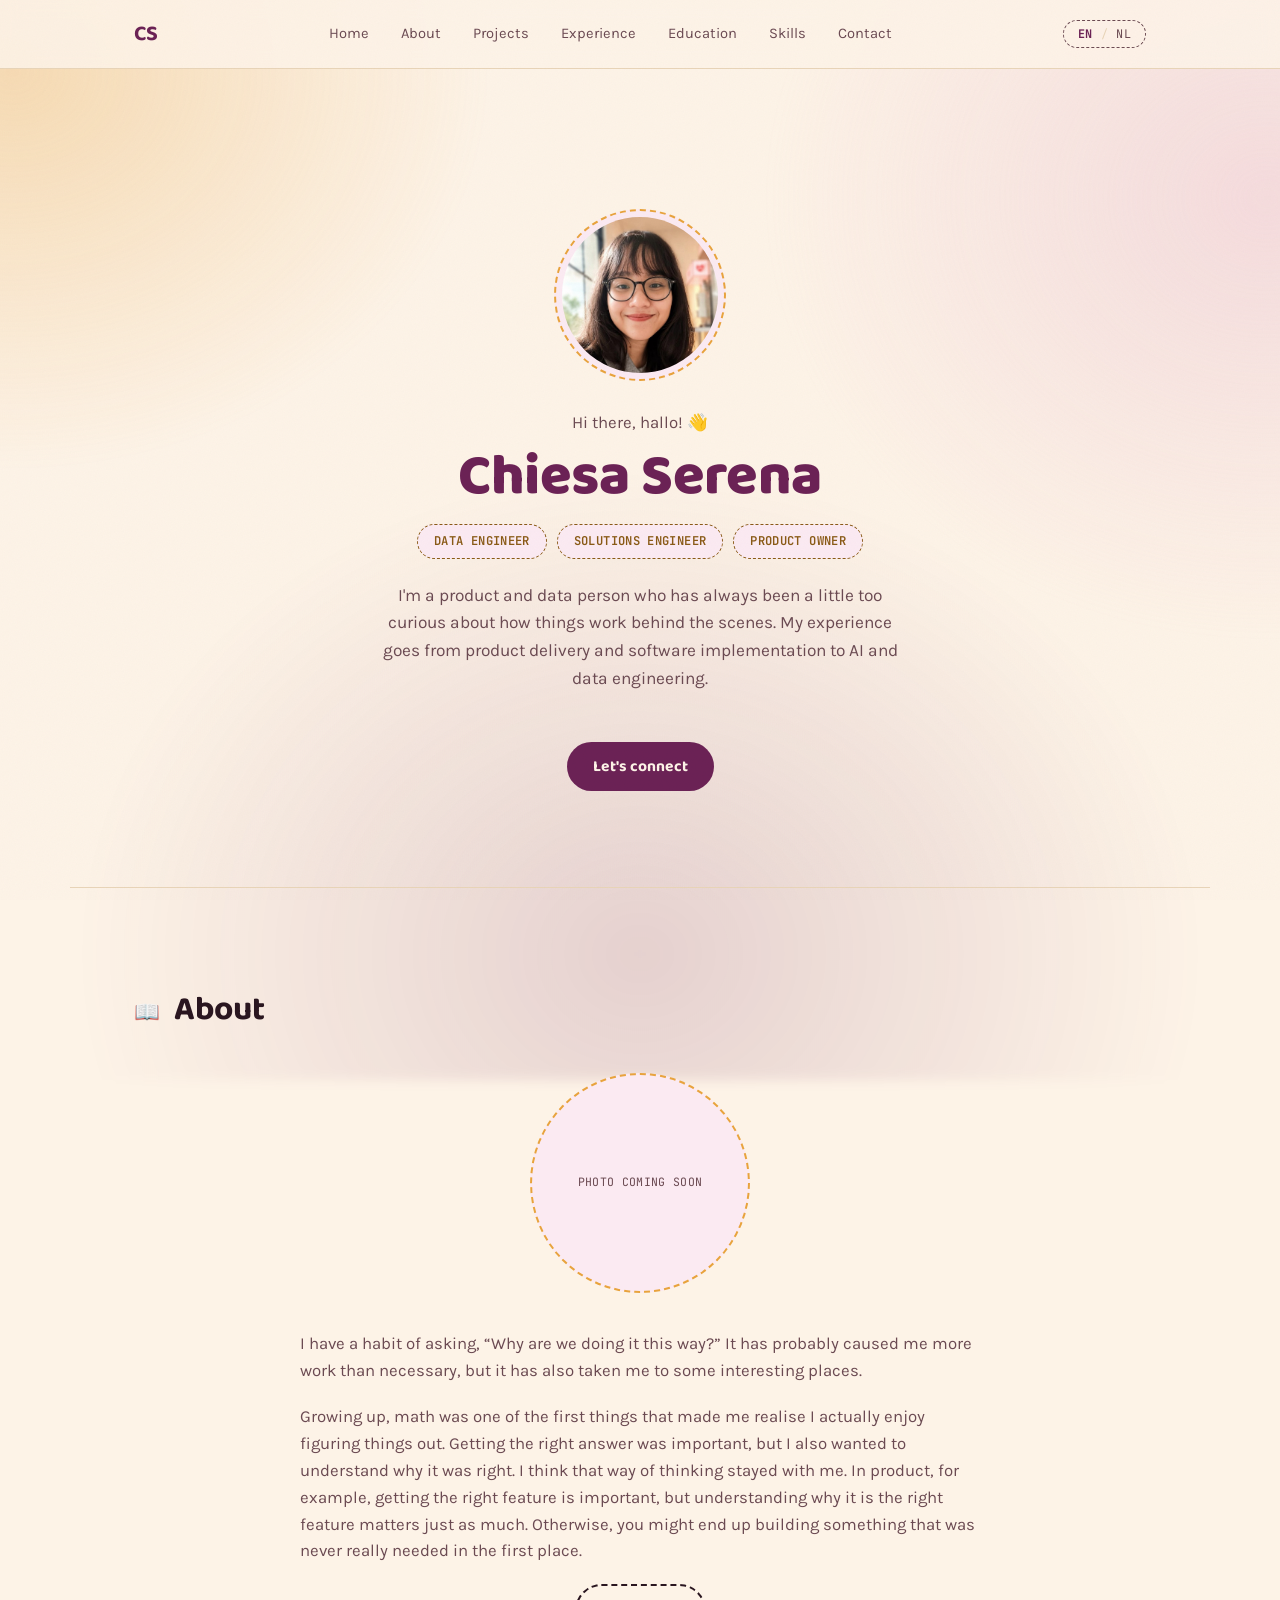
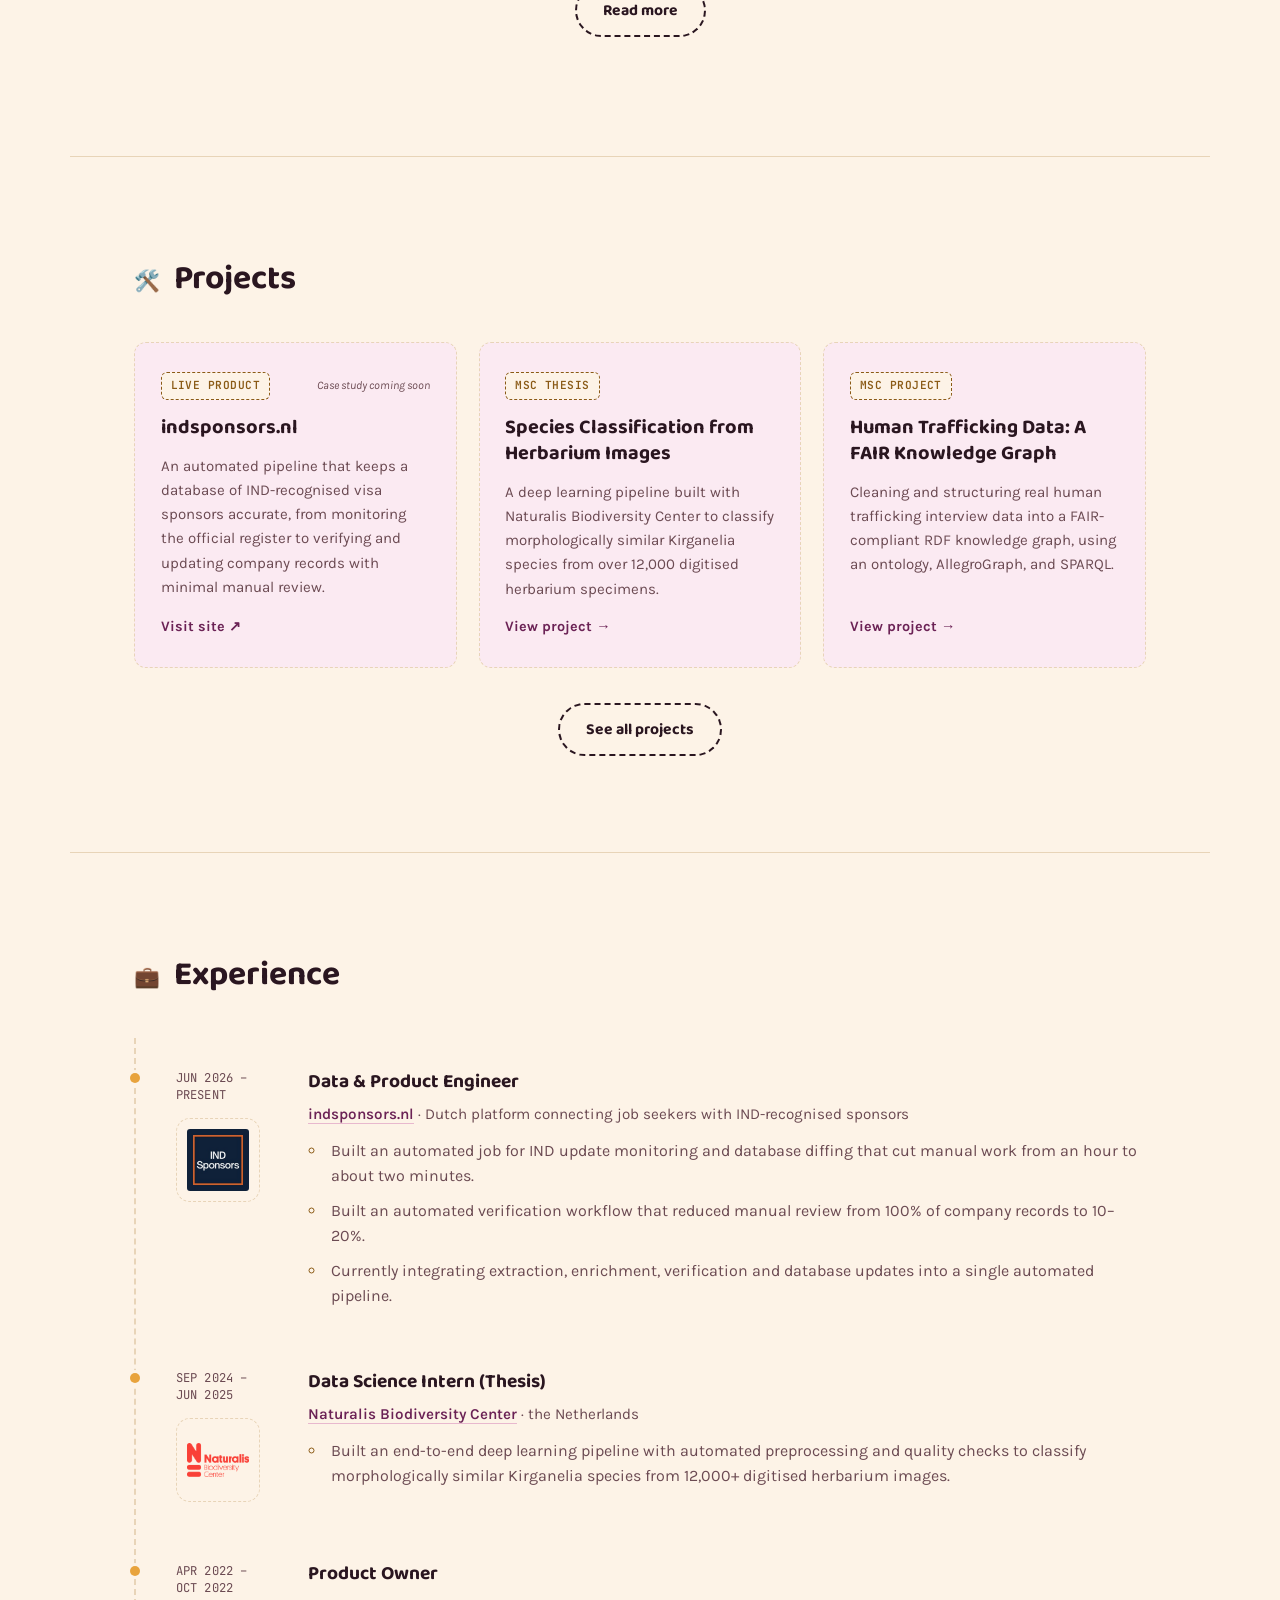
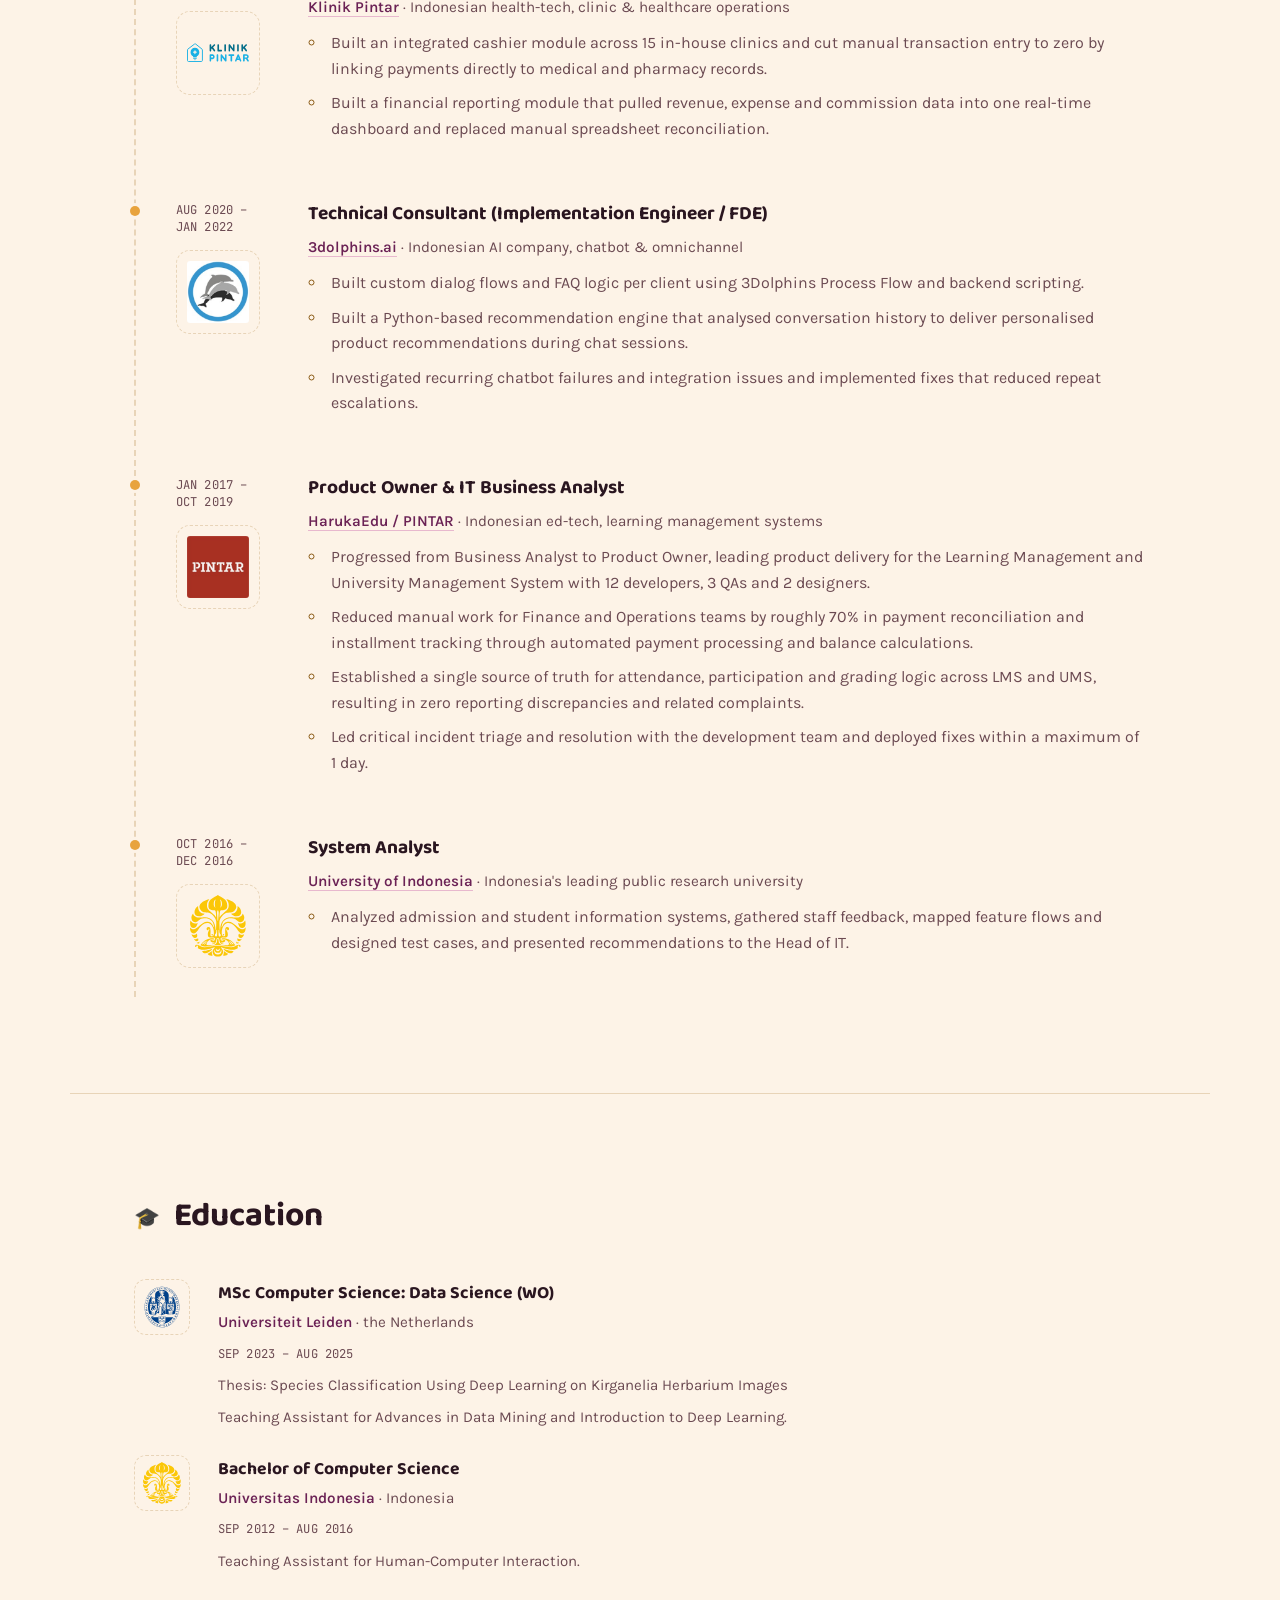
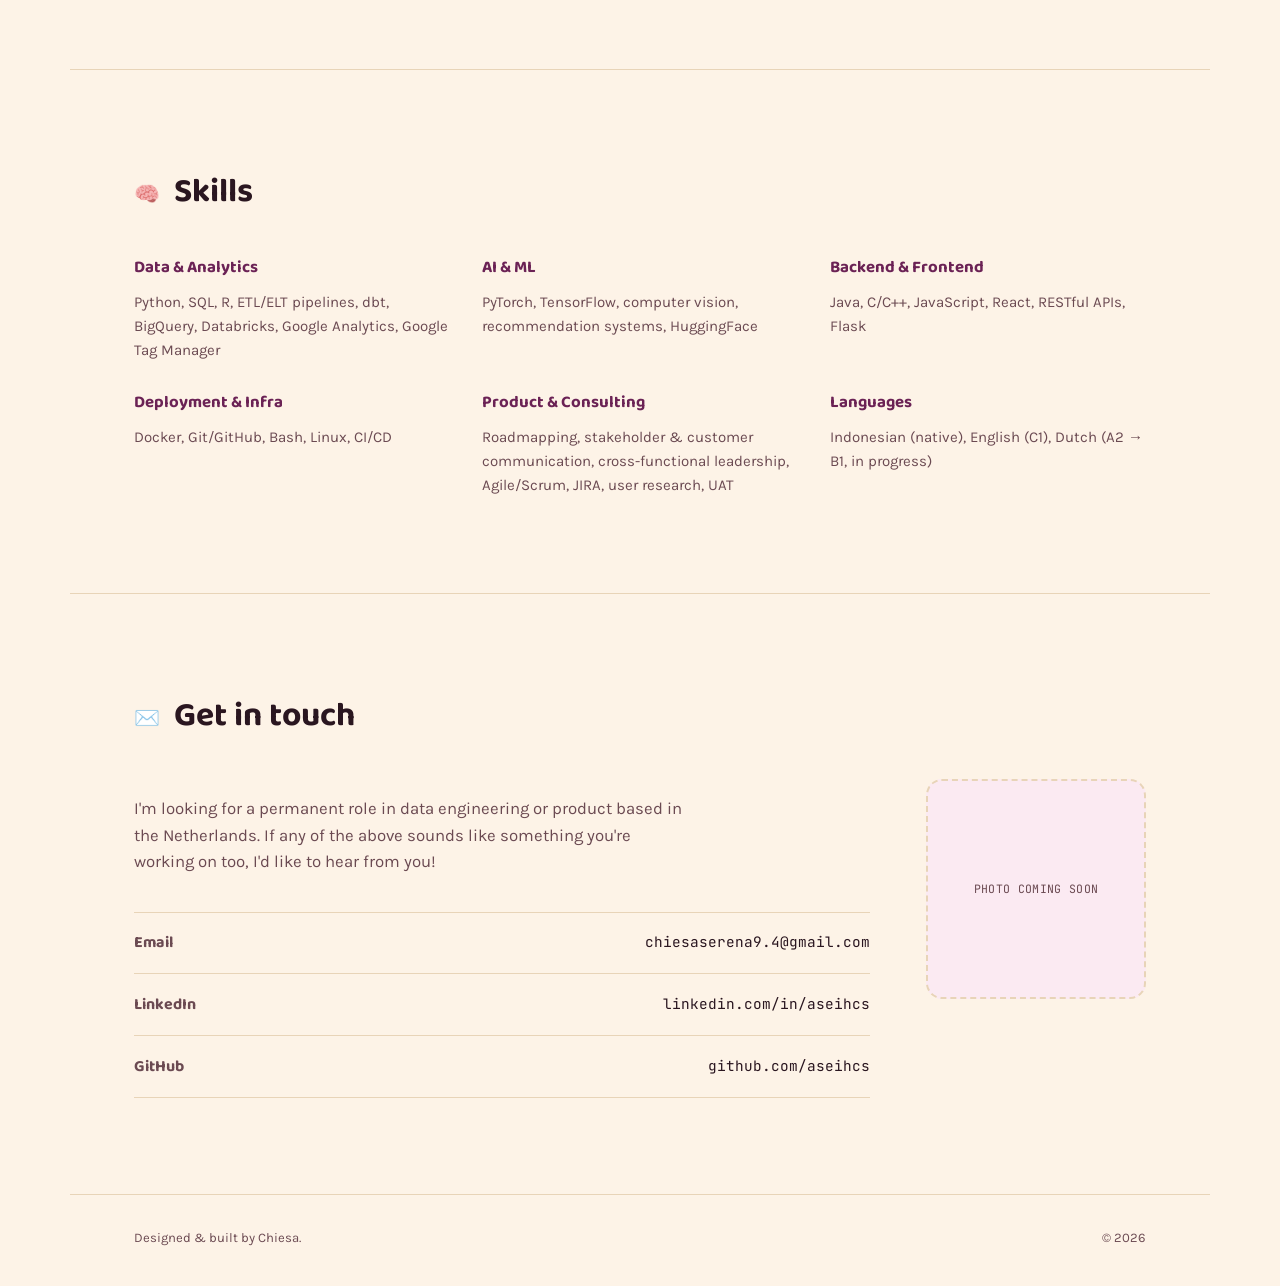
==== commit ac7f3663: "Add files via upload" ====
--- a/index.html
+++ b/index.html
@@ -149,14 +149,14 @@
 
       <article class="project-card">
         <div class="project-card-top">
-          <span class="project-tag" data-i18n="proj.thesis.tag">MSc Thesis</span>
-          <span class="project-status" data-i18n="proj.status.soon">Case study coming soon</span>
-        </div>
-        <h3 class="project-title" data-i18n="proj.thesis.title">Species Classification from Herbarium Images</h3>
+          <span class="project-tag" data-i18n="proj.thesis.tag">MSC THESIS</span>
+        </div>
+        <h3 class="project-title"><a href="thesis.html" class="project-title-link" data-i18n="proj.thesis.title">Species Classification from Herbarium Images</a></h3>
         <p class="project-desc" data-i18n="proj.thesis.desc">
           A deep learning pipeline built with Naturalis Biodiversity Center to classify morphologically
           similar Kirganelia species from over 12,000 digitised herbarium specimens.
         </p>
+        <a href="thesis.html" class="project-link" data-i18n="proj.readcase">View project →</a>
       </article>
 
       <article class="project-card">
--- a/assets/style.css
+++ b/assets/style.css
@@ -787,8 +787,9 @@
   width: 100%;
   aspect-ratio: 1 / 1;
   border-radius: 16px;
-  background: var(--paper-dim);
-  border: 1px dashed var(--rule);
+  background: var(--lavender-dim);
+  border: 2px dashed var(--marigold);
+  padding: 6px;
   display: flex;
   align-items: center;
   justify-content: center;
@@ -810,7 +811,7 @@
   width: 100%;
   height: 100%;
   object-fit: cover;
-  border-radius: 14px;
+  border-radius: 12px;
 }
 
 .project-visual-photo {
@@ -827,7 +828,7 @@
   letter-spacing: 0.04em;
   text-transform: uppercase;
   font-weight: 600;
-  color: var(--marigold-deep);
+  color: var(--plum);
 }
 .project-eyebrow .dot {
   color: var(--rule);
